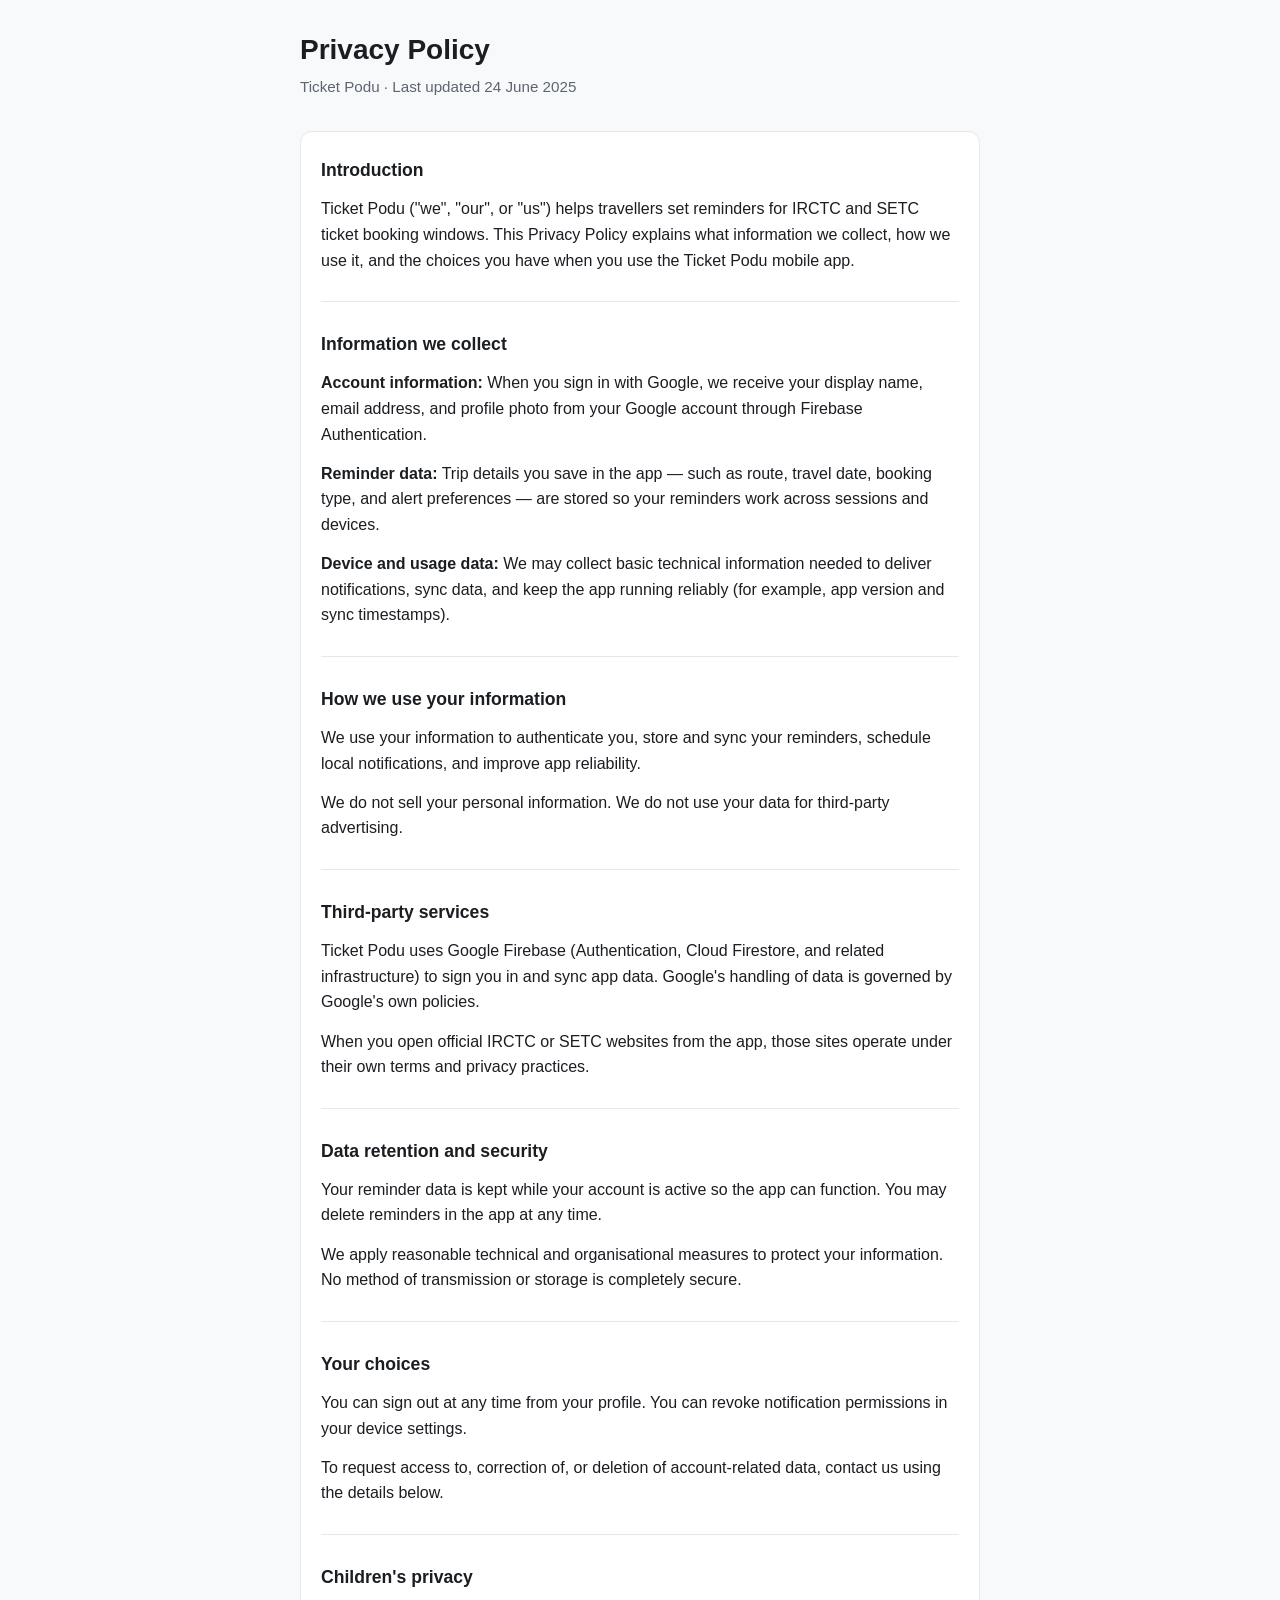
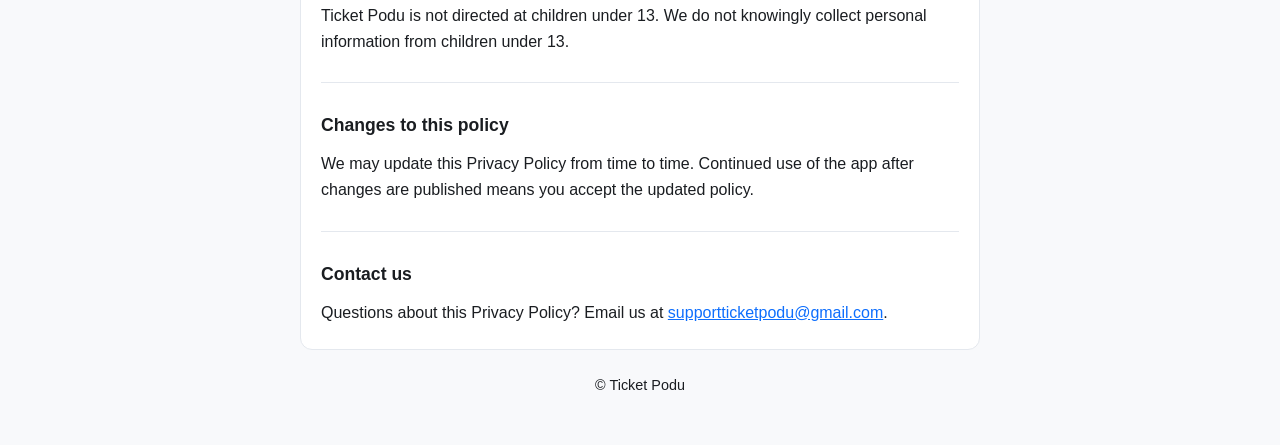
==== index.html @ 1112379b "Add files via upload" ====
<!DOCTYPE html>
<html lang="en">
<head>
  <meta charset="UTF-8">
  <meta name="viewport" content="width=device-width, initial-scale=1.0">
  <meta name="description" content="Privacy Policy for Ticket Podu — IRCTC and SETC booking reminder app.">
  <title>Privacy Policy — Ticket Podu</title>
  <style>
    :root {
      color-scheme: light dark;
      --bg: #f8f9fb;
      --card: #ffffff;
      --text: #1a1d21;
      --muted: #5c6570;
      --accent: #0d6efd;
      --border: #e4e8ee;
    }

    @media (prefers-color-scheme: dark) {
      :root {
        --bg: #121418;
        --card: #1c1f24;
        --text: #eef1f5;
        --muted: #a8b0bb;
        --accent: #6ea8fe;
        --border: #2d333b;
      }
    }

    * {
      box-sizing: border-box;
    }

    body {
      margin: 0;
      font-family: -apple-system, BlinkMacSystemFont, "Segoe UI", Roboto, Helvetica, Arial, sans-serif;
      line-height: 1.6;
      color: var(--text);
      background: var(--bg);
    }

    main {
      max-width: 720px;
      margin: 0 auto;
      padding: 2rem 1.25rem 3rem;
    }

    header {
      margin-bottom: 2rem;
    }

    h1 {
      margin: 0 0 0.5rem;
      font-size: 1.75rem;
      line-height: 1.25;
    }

    .updated {
      margin: 0;
      color: var(--muted);
      font-size: 0.95rem;
    }

    article {
      background: var(--card);
      border: 1px solid var(--border);
      border-radius: 12px;
      padding: 1.5rem 1.25rem;
    }

    section + section {
      margin-top: 1.75rem;
      padding-top: 1.75rem;
      border-top: 1px solid var(--border);
    }

    h2 {
      margin: 0 0 0.75rem;
      font-size: 1.1rem;
    }

    p {
      margin: 0 0 0.85rem;
      color: var(--text);
    }

    p:last-child {
      margin-bottom: 0;
    }

    a {
      color: var(--accent);
    }

    footer {
      margin-top: 1.5rem;
      text-align: center;
      color: var(--muted);
      font-size: 0.9rem;
    }
  </style>
</head>
<body>
  <main>
    <header>
      <h1>Privacy Policy</h1>
      <p class="updated">Ticket Podu · Last updated 24 June 2025</p>
    </header>

    <article>
      <section>
        <h2>Introduction</h2>
        <p>
          Ticket Podu ("we", "our", or "us") helps travellers set reminders for
          IRCTC and SETC ticket booking windows. This Privacy Policy explains
          what information we collect, how we use it, and the choices you have
          when you use the Ticket Podu mobile app.
        </p>
      </section>

      <section>
        <h2>Information we collect</h2>
        <p>
          <strong>Account information:</strong> When you sign in with Google, we
          receive your display name, email address, and profile photo from your
          Google account through Firebase Authentication.
        </p>
        <p>
          <strong>Reminder data:</strong> Trip details you save in the app —
          such as route, travel date, booking type, and alert preferences — are
          stored so your reminders work across sessions and devices.
        </p>
        <p>
          <strong>Device and usage data:</strong> We may collect basic technical
          information needed to deliver notifications, sync data, and keep the app
          running reliably (for example, app version and sync timestamps).
        </p>
      </section>

      <section>
        <h2>How we use your information</h2>
        <p>
          We use your information to authenticate you, store and sync your
          reminders, schedule local notifications, and improve app reliability.
        </p>
        <p>
          We do not sell your personal information. We do not use your data for
          third-party advertising.
        </p>
      </section>

      <section>
        <h2>Third-party services</h2>
        <p>
          Ticket Podu uses Google Firebase (Authentication, Cloud Firestore, and
          related infrastructure) to sign you in and sync app data. Google's
          handling of data is governed by Google's own policies.
        </p>
        <p>
          When you open official IRCTC or SETC websites from the app, those sites
          operate under their own terms and privacy practices.
        </p>
      </section>

      <section>
        <h2>Data retention and security</h2>
        <p>
          Your reminder data is kept while your account is active so the app can
          function. You may delete reminders in the app at any time.
        </p>
        <p>
          We apply reasonable technical and organisational measures to protect
          your information. No method of transmission or storage is completely
          secure.
        </p>
      </section>

      <section>
        <h2>Your choices</h2>
        <p>
          You can sign out at any time from your profile. You can revoke
          notification permissions in your device settings.
        </p>
        <p>
          To request access to, correction of, or deletion of account-related
          data, contact us using the details below.
        </p>
      </section>

      <section>
        <h2>Children's privacy</h2>
        <p>
          Ticket Podu is not directed at children under 13. We do not knowingly
          collect personal information from children under 13.
        </p>
      </section>

      <section>
        <h2>Changes to this policy</h2>
        <p>
          We may update this Privacy Policy from time to time. Continued use of
          the app after changes are published means you accept the updated
          policy.
        </p>
      </section>

      <section>
        <h2>Contact us</h2>
        <p>
          Questions about this Privacy Policy? Email us at
          <a href="mailto:supportticketpodu@gmail.com">supportticketpodu@gmail.com</a>.
        </p>
      </section>
    </article>

    <footer>
      <p>&copy; Ticket Podu</p>
    </footer>
  </main>
</body>
</html>
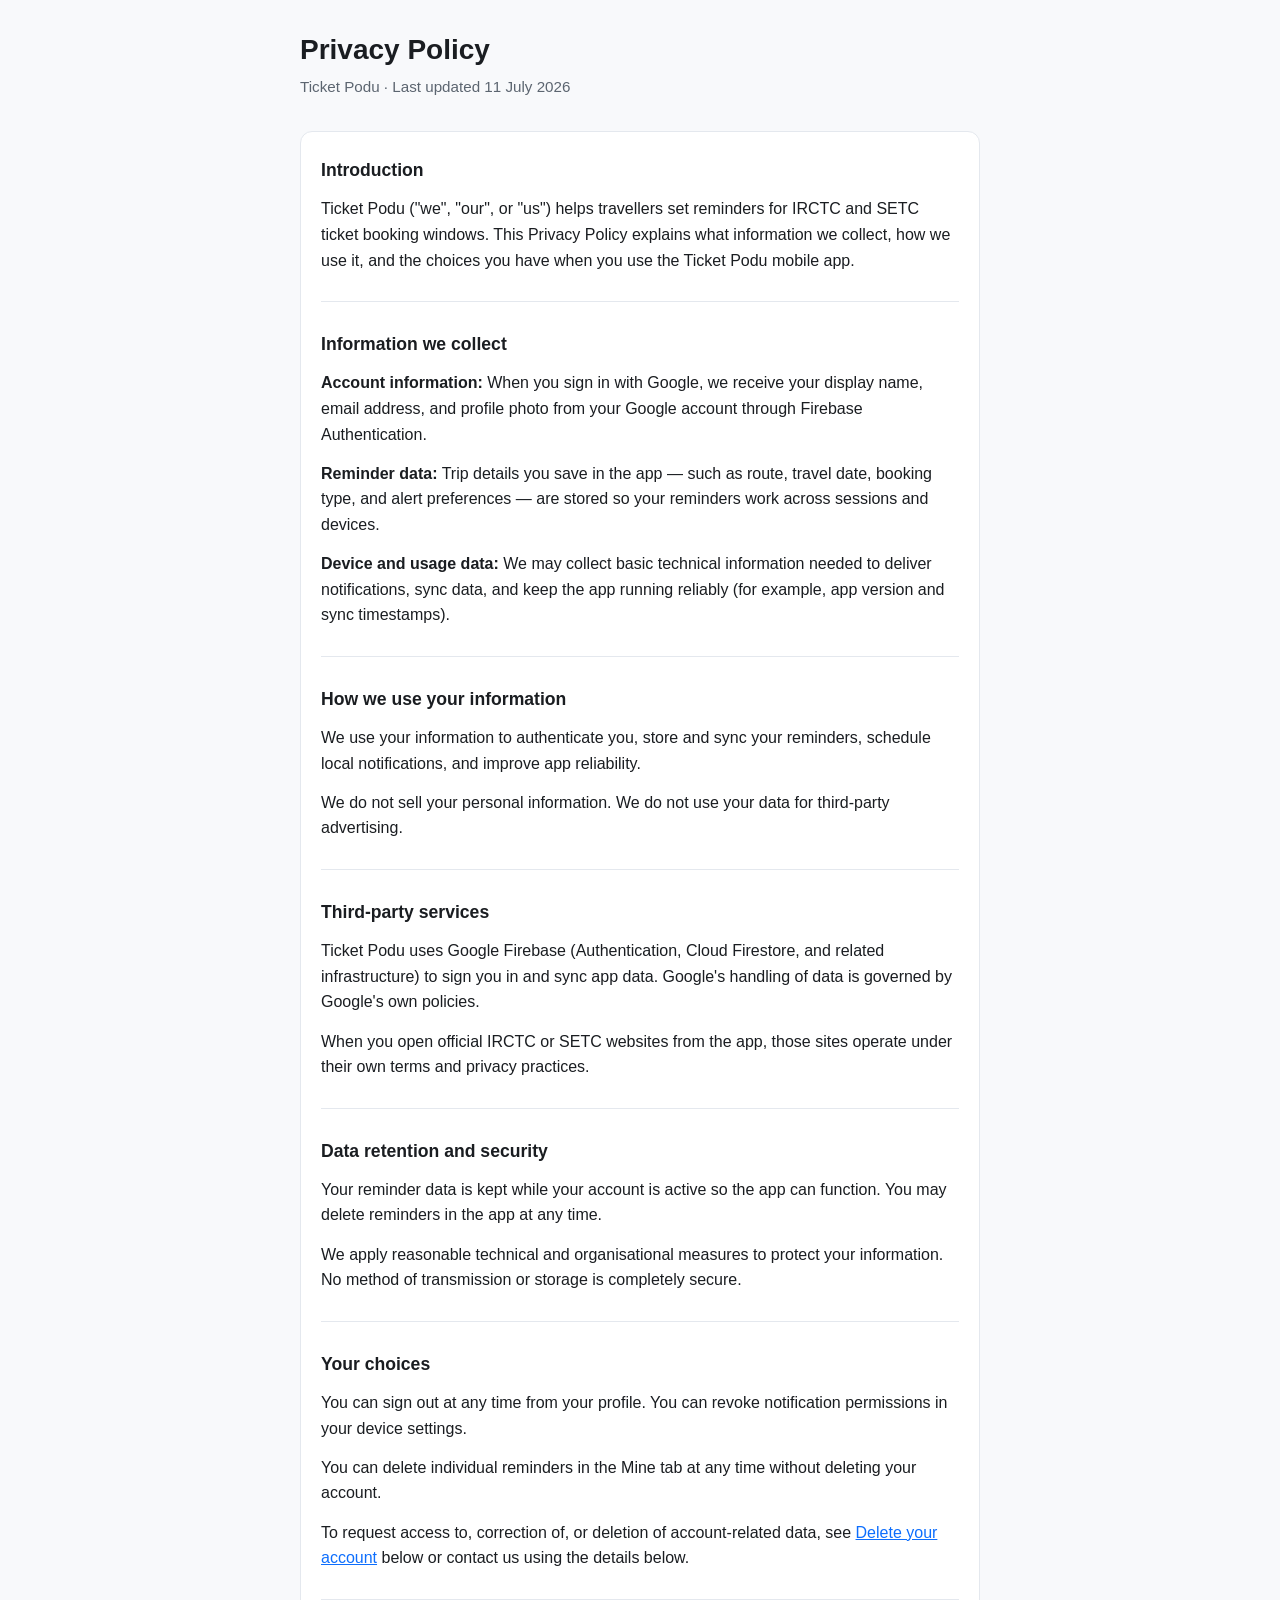
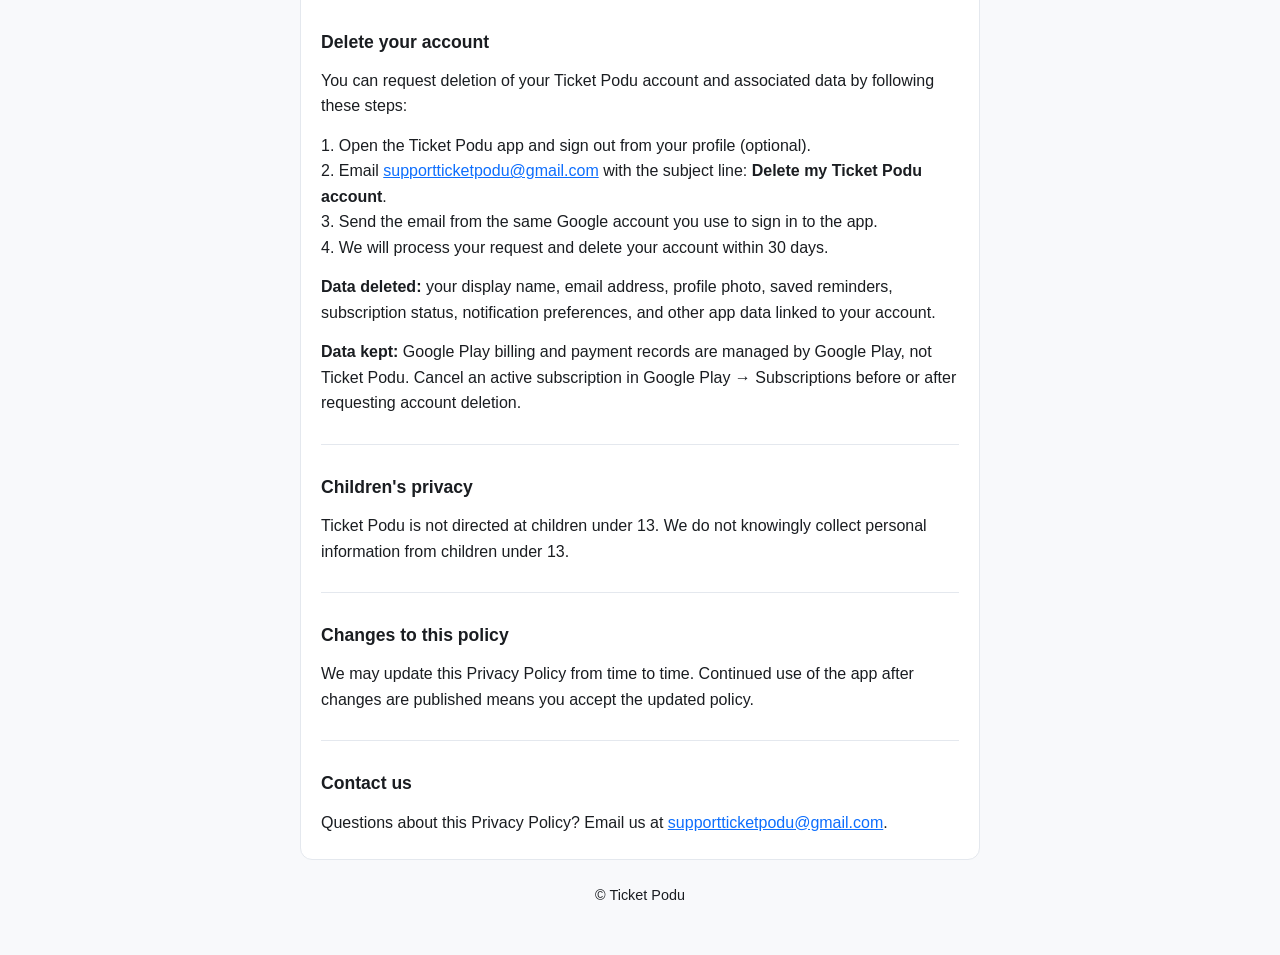
==== commit 57c210c2: "Add account deletion section and update privacy policy. Includes delete-account instructions for Goo" ====
--- a/index.html
+++ b/index.html
@@ -104,7 +104,7 @@
   <main>
     <header>
       <h1>Privacy Policy</h1>
-      <p class="updated">Ticket Podu · Last updated 24 June 2025</p>
+      <p class="updated">Ticket Podu · Last updated 11 July 2026</p>
     </header>
 
     <article>
@@ -182,8 +182,41 @@
           notification permissions in your device settings.
         </p>
         <p>
+          You can delete individual reminders in the Mine tab at any time without
+          deleting your account.
+        </p>
+        <p>
           To request access to, correction of, or deletion of account-related
-          data, contact us using the details below.
+          data, see <a href="#delete-account">Delete your account</a> below or
+          contact us using the details below.
+        </p>
+      </section>
+
+      <section id="delete-account">
+        <h2>Delete your account</h2>
+        <p>
+          You can request deletion of your Ticket Podu account and associated
+          data by following these steps:
+        </p>
+        <p>
+          1. Open the Ticket Podu app and sign out from your profile (optional).<br>
+          2. Email
+          <a href="mailto:supportticketpodu@gmail.com?subject=Delete%20my%20Ticket%20Podu%20account">supportticketpodu@gmail.com</a>
+          with the subject line: <strong>Delete my Ticket Podu account</strong>.<br>
+          3. Send the email from the same Google account you use to sign in to
+          the app.<br>
+          4. We will process your request and delete your account within 30 days.
+        </p>
+        <p>
+          <strong>Data deleted:</strong> your display name, email address,
+          profile photo, saved reminders, subscription status, notification
+          preferences, and other app data linked to your account.
+        </p>
+        <p>
+          <strong>Data kept:</strong> Google Play billing and payment records are
+          managed by Google Play, not Ticket Podu. Cancel an active subscription
+          in Google Play → Subscriptions before or after requesting account
+          deletion.
         </p>
       </section>
 
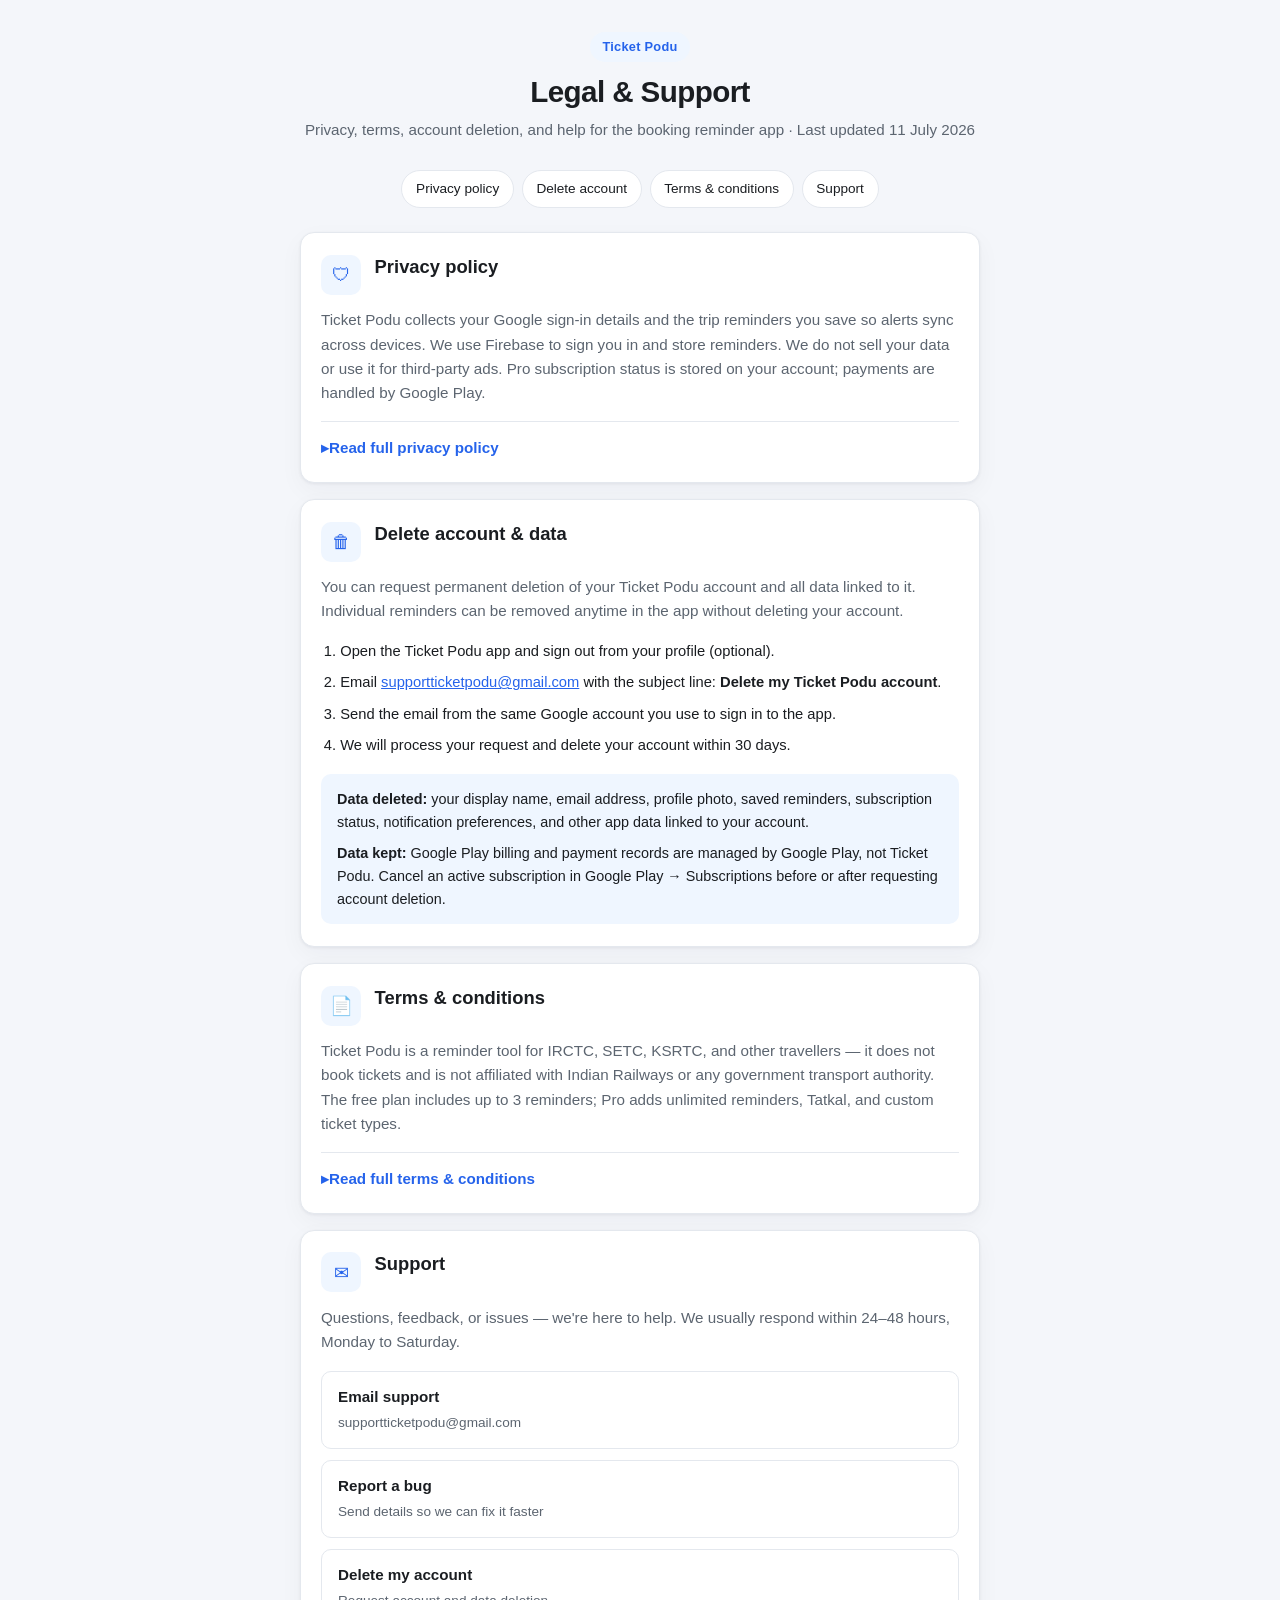
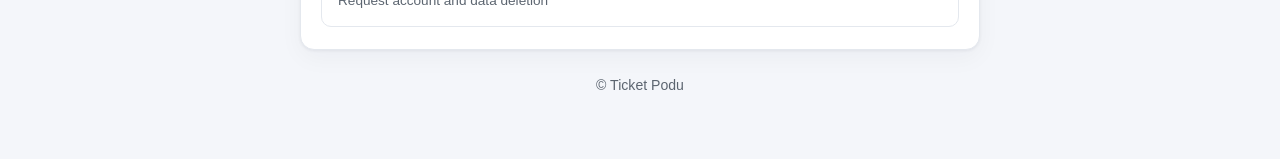
==== commit 638b1209: "Redesign as single legal and support hub page. Adds brief summaries with expandable privacy and term" ====
--- a/index.html
+++ b/index.html
@@ -3,27 +3,32 @@
 <head>
   <meta charset="UTF-8">
   <meta name="viewport" content="width=device-width, initial-scale=1.0">
-  <meta name="description" content="Privacy Policy for Ticket Podu — IRCTC and SETC booking reminder app.">
-  <title>Privacy Policy — Ticket Podu</title>
+  <meta name="description" content="Privacy Policy, Terms & Conditions, account deletion, and support for Ticket Podu — IRCTC and SETC booking reminder app.">
+  <title>Ticket Podu — Legal & Support</title>
   <style>
     :root {
       color-scheme: light dark;
-      --bg: #f8f9fb;
+      --bg: #f4f6fa;
       --card: #ffffff;
       --text: #1a1d21;
       --muted: #5c6570;
-      --accent: #0d6efd;
+      --accent: #2563eb;
+      --accent-soft: #eff6ff;
       --border: #e4e8ee;
+      --shadow: 0 1px 3px rgba(15, 23, 42, 0.06), 0 8px 24px rgba(15, 23, 42, 0.04);
+      --radius: 14px;
     }
 
     @media (prefers-color-scheme: dark) {
       :root {
-        --bg: #121418;
-        --card: #1c1f24;
+        --bg: #0f1114;
+        --card: #1a1d23;
         --text: #eef1f5;
         --muted: #a8b0bb;
         --accent: #6ea8fe;
+        --accent-soft: #1e293b;
         --border: #2d333b;
+        --shadow: 0 1px 3px rgba(0, 0, 0, 0.2), 0 8px 24px rgba(0, 0, 0, 0.15);
       }
     }
 
@@ -45,47 +50,220 @@
       padding: 2rem 1.25rem 3rem;
     }
 
-    header {
-      margin-bottom: 2rem;
+    .hero {
+      margin-bottom: 1.75rem;
+      text-align: center;
+    }
+
+    .badge {
+      display: inline-block;
+      margin-bottom: 0.75rem;
+      padding: 0.3rem 0.75rem;
+      border-radius: 999px;
+      background: var(--accent-soft);
+      color: var(--accent);
+      font-size: 0.8rem;
+      font-weight: 600;
+      letter-spacing: 0.02em;
     }
 
     h1 {
       margin: 0 0 0.5rem;
-      font-size: 1.75rem;
-      line-height: 1.25;
-    }
-
-    .updated {
+      font-size: 1.85rem;
+      line-height: 1.2;
+      letter-spacing: -0.02em;
+    }
+
+    .subtitle {
       margin: 0;
       color: var(--muted);
       font-size: 0.95rem;
     }
 
-    article {
+    .nav {
+      display: flex;
+      flex-wrap: wrap;
+      gap: 0.5rem;
+      justify-content: center;
+      margin-bottom: 1.5rem;
+    }
+
+    .nav a {
+      display: inline-block;
+      padding: 0.45rem 0.85rem;
+      border: 1px solid var(--border);
+      border-radius: 999px;
+      background: var(--card);
+      color: var(--text);
+      font-size: 0.85rem;
+      font-weight: 500;
+      text-decoration: none;
+      transition: border-color 0.15s, color 0.15s;
+    }
+
+    .nav a:hover {
+      border-color: var(--accent);
+      color: var(--accent);
+    }
+
+    .card {
       background: var(--card);
       border: 1px solid var(--border);
-      border-radius: 12px;
-      padding: 1.5rem 1.25rem;
-    }
-
-    section + section {
-      margin-top: 1.75rem;
-      padding-top: 1.75rem;
+      border-radius: var(--radius);
+      padding: 1.35rem 1.25rem;
+      margin-bottom: 1rem;
+      box-shadow: var(--shadow);
+    }
+
+    .card-header {
+      display: flex;
+      align-items: flex-start;
+      gap: 0.85rem;
+      margin-bottom: 0.85rem;
+    }
+
+    .icon {
+      flex-shrink: 0;
+      width: 2.5rem;
+      height: 2.5rem;
+      display: grid;
+      place-items: center;
+      border-radius: 10px;
+      background: var(--accent-soft);
+      color: var(--accent);
+      font-size: 1.15rem;
+    }
+
+    .card h2 {
+      margin: 0;
+      font-size: 1.15rem;
+      line-height: 1.3;
+    }
+
+    .card .brief {
+      margin: 0 0 1rem;
+      color: var(--muted);
+      font-size: 0.95rem;
+    }
+
+    .card .brief:last-child {
+      margin-bottom: 0;
+    }
+
+    details {
       border-top: 1px solid var(--border);
-    }
-
-    h2 {
+      padding-top: 0.85rem;
+    }
+
+    details summary {
+      cursor: pointer;
+      list-style: none;
+      color: var(--accent);
+      font-weight: 600;
+      font-size: 0.95rem;
+      user-select: none;
+    }
+
+    details summary::-webkit-details-marker {
+      display: none;
+    }
+
+    details summary::before {
+      content: "▸ ";
+      display: inline-block;
+      transition: transform 0.15s;
+    }
+
+    details[open] summary::before {
+      transform: rotate(90deg);
+    }
+
+    .full-content {
+      margin-top: 1rem;
+      padding-top: 0.25rem;
+    }
+
+    .full-content h3 {
+      margin: 1.25rem 0 0.5rem;
+      font-size: 0.95rem;
+    }
+
+    .full-content h3:first-child {
+      margin-top: 0;
+    }
+
+    .full-content p {
       margin: 0 0 0.75rem;
-      font-size: 1.1rem;
-    }
-
-    p {
-      margin: 0 0 0.85rem;
+      font-size: 0.92rem;
       color: var(--text);
     }
 
-    p:last-child {
+    .full-content p:last-child {
       margin-bottom: 0;
+    }
+
+    .steps {
+      margin: 0;
+      padding-left: 1.2rem;
+      font-size: 0.92rem;
+    }
+
+    .steps li {
+      margin-bottom: 0.5rem;
+    }
+
+    .steps li:last-child {
+      margin-bottom: 0;
+    }
+
+    .meta-box {
+      margin-top: 1rem;
+      padding: 0.85rem 1rem;
+      border-radius: 10px;
+      background: var(--accent-soft);
+      font-size: 0.9rem;
+    }
+
+    .meta-box p {
+      margin: 0 0 0.5rem;
+    }
+
+    .meta-box p:last-child {
+      margin-bottom: 0;
+    }
+
+    .support-actions {
+      display: grid;
+      gap: 0.65rem;
+      margin-top: 0.25rem;
+    }
+
+    .support-link {
+      display: flex;
+      align-items: center;
+      gap: 0.75rem;
+      padding: 0.85rem 1rem;
+      border: 1px solid var(--border);
+      border-radius: 10px;
+      color: var(--text);
+      text-decoration: none;
+      font-size: 0.92rem;
+      transition: border-color 0.15s;
+    }
+
+    .support-link:hover {
+      border-color: var(--accent);
+    }
+
+    .support-link strong {
+      display: block;
+      font-size: 0.95rem;
+      margin-bottom: 0.1rem;
+    }
+
+    .support-link span {
+      color: var(--muted);
+      font-size: 0.85rem;
     }
 
     a {
@@ -96,155 +274,316 @@
       margin-top: 1.5rem;
       text-align: center;
       color: var(--muted);
-      font-size: 0.9rem;
+      font-size: 0.88rem;
     }
   </style>
 </head>
 <body>
   <main>
-    <header>
-      <h1>Privacy Policy</h1>
-      <p class="updated">Ticket Podu · Last updated 11 July 2026</p>
+    <header class="hero">
+      <span class="badge">Ticket Podu</span>
+      <h1>Legal &amp; Support</h1>
+      <p class="subtitle">Privacy, terms, account deletion, and help for the booking reminder app · Last updated 11 July 2026</p>
     </header>
 
-    <article>
-      <section>
-        <h2>Introduction</h2>
-        <p>
-          Ticket Podu ("we", "our", or "us") helps travellers set reminders for
-          IRCTC and SETC ticket booking windows. This Privacy Policy explains
-          what information we collect, how we use it, and the choices you have
-          when you use the Ticket Podu mobile app.
-        </p>
-      </section>
-
-      <section>
-        <h2>Information we collect</h2>
-        <p>
-          <strong>Account information:</strong> When you sign in with Google, we
-          receive your display name, email address, and profile photo from your
-          Google account through Firebase Authentication.
-        </p>
-        <p>
-          <strong>Reminder data:</strong> Trip details you save in the app —
-          such as route, travel date, booking type, and alert preferences — are
-          stored so your reminders work across sessions and devices.
-        </p>
-        <p>
-          <strong>Device and usage data:</strong> We may collect basic technical
-          information needed to deliver notifications, sync data, and keep the app
-          running reliably (for example, app version and sync timestamps).
-        </p>
-      </section>
-
-      <section>
-        <h2>How we use your information</h2>
-        <p>
-          We use your information to authenticate you, store and sync your
-          reminders, schedule local notifications, and improve app reliability.
-        </p>
-        <p>
-          We do not sell your personal information. We do not use your data for
-          third-party advertising.
-        </p>
-      </section>
-
-      <section>
-        <h2>Third-party services</h2>
-        <p>
-          Ticket Podu uses Google Firebase (Authentication, Cloud Firestore, and
-          related infrastructure) to sign you in and sync app data. Google's
-          handling of data is governed by Google's own policies.
-        </p>
-        <p>
-          When you open official IRCTC or SETC websites from the app, those sites
-          operate under their own terms and privacy practices.
-        </p>
-      </section>
-
-      <section>
-        <h2>Data retention and security</h2>
-        <p>
-          Your reminder data is kept while your account is active so the app can
-          function. You may delete reminders in the app at any time.
-        </p>
-        <p>
-          We apply reasonable technical and organisational measures to protect
-          your information. No method of transmission or storage is completely
-          secure.
-        </p>
-      </section>
-
-      <section>
-        <h2>Your choices</h2>
-        <p>
-          You can sign out at any time from your profile. You can revoke
-          notification permissions in your device settings.
-        </p>
-        <p>
-          You can delete individual reminders in the Mine tab at any time without
-          deleting your account.
-        </p>
-        <p>
-          To request access to, correction of, or deletion of account-related
-          data, see <a href="#delete-account">Delete your account</a> below or
-          contact us using the details below.
-        </p>
-      </section>
-
-      <section id="delete-account">
-        <h2>Delete your account</h2>
-        <p>
-          You can request deletion of your Ticket Podu account and associated
-          data by following these steps:
-        </p>
-        <p>
-          1. Open the Ticket Podu app and sign out from your profile (optional).<br>
-          2. Email
+    <nav class="nav" aria-label="Page sections">
+      <a href="#privacy">Privacy policy</a>
+      <a href="#delete-account">Delete account</a>
+      <a href="#terms">Terms &amp; conditions</a>
+      <a href="#support">Support</a>
+    </nav>
+
+    <section class="card" id="privacy">
+      <div class="card-header">
+        <div class="icon" aria-hidden="true">🛡</div>
+        <h2>Privacy policy</h2>
+      </div>
+      <p class="brief">
+        Ticket Podu collects your Google sign-in details and the trip reminders you save so alerts sync across devices.
+        We use Firebase to sign you in and store reminders. We do not sell your data or use it for third-party ads.
+        Pro subscription status is stored on your account; payments are handled by Google Play.
+      </p>
+      <details>
+        <summary>Read full privacy policy</summary>
+        <div class="full-content">
+          <h3>Introduction</h3>
+          <p>
+            Ticket Podu ("we", "our", or "us") helps travellers set reminders for
+            IRCTC, SETC, and other ticket booking windows. This Privacy Policy explains
+            what information we collect, how we use it, and the choices you have
+            when you use the Ticket Podu mobile app.
+          </p>
+
+          <h3>Information we collect</h3>
+          <p>
+            <strong>Account information:</strong> When you sign in with Google, we
+            receive your display name, email address, and profile photo from your
+            Google account through Firebase Authentication.
+          </p>
+          <p>
+            <strong>Reminder data:</strong> Trip details you save in the app — such as route,
+            travel date, booking type, and alert preferences — are stored so your reminders
+            work across sessions and devices.
+          </p>
+          <p>
+            <strong>Subscription data:</strong> If you purchase Ticket Podu Pro, we store your
+            subscription status, plan type, and expiry information linked to your account so
+            the app can enable or disable Pro features. Payment card and billing details are
+            handled by Google Play, not by Ticket Podu.
+          </p>
+          <p>
+            <strong>Device and usage data:</strong> We may collect basic technical information
+            needed to deliver notifications, sync data, and keep the app running reliably
+            (for example, app version and sync timestamps).
+          </p>
+
+          <h3>How we use your information</h3>
+          <p>
+            We use your information to authenticate you, store and sync your reminders,
+            verify Pro subscriptions, schedule local notifications and alarms, and improve app
+            reliability. We do not sell your personal information.
+          </p>
+
+          <h3>Third-party services</h3>
+          <p>
+            Ticket Podu uses Google Firebase (Authentication, Cloud Firestore, and related
+            infrastructure) to sign you in and sync app data. Google's handling of data is
+            governed by Google's own policies.
+          </p>
+          <p>
+            Ticket Podu Pro purchases are processed through Google Play Billing. Google
+            collects and processes payment information according to Google Play's privacy
+            policy and terms.
+          </p>
+          <p>
+            When you open official IRCTC, SETC, or other booking websites from the app, those
+            sites operate under their own terms and privacy practices.
+          </p>
+
+          <h3>Data retention and security</h3>
+          <p>
+            Your reminder data is kept while your account is active so the app can function.
+            You may delete reminders in the app at any time.
+          </p>
+          <p>
+            If your Ticket Podu Pro subscription ends and you have more than 3 reminders saved,
+            reminders beyond your 3 earliest entries (by the time each was added) are deleted
+            automatically from our systems, along with their scheduled alerts.
+          </p>
+          <p>
+            We apply reasonable technical and organisational measures to protect your information.
+            No method of transmission or storage is completely secure.
+          </p>
+
+          <h3>Your choices</h3>
+          <p>
+            You can sign out at any time from your profile. You can revoke notification
+            permissions in your device settings. You can manage or cancel a Pro subscription
+            through Google Play → Subscriptions.
+          </p>
+          <p>
+            You can delete individual reminders in the Mine tab at any time without deleting
+            your account. To request access to, correction of, or deletion of account-related
+            data, see <a href="#delete-account">Delete account &amp; data</a> below.
+          </p>
+
+          <h3>Children's privacy</h3>
+          <p>
+            Ticket Podu is not directed at children under 13. We do not knowingly collect
+            personal information from children under 13.
+          </p>
+
+          <h3>Changes to this policy</h3>
+          <p>
+            We may update this Privacy Policy from time to time. Continued use of the app
+            after changes are published means you accept the updated policy.
+          </p>
+
+          <h3>Contact us</h3>
+          <p>
+            Questions about this Privacy Policy? Email us at
+            <a href="mailto:supportticketpodu@gmail.com">supportticketpodu@gmail.com</a>.
+          </p>
+        </div>
+      </details>
+    </section>
+
+    <section class="card" id="delete-account">
+      <div class="card-header">
+        <div class="icon" aria-hidden="true">🗑</div>
+        <h2>Delete account &amp; data</h2>
+      </div>
+      <p class="brief">
+        You can request permanent deletion of your Ticket Podu account and all data linked to it.
+        Individual reminders can be removed anytime in the app without deleting your account.
+      </p>
+      <ol class="steps">
+        <li>Open the Ticket Podu app and sign out from your profile (optional).</li>
+        <li>
+          Email
           <a href="mailto:supportticketpodu@gmail.com?subject=Delete%20my%20Ticket%20Podu%20account">supportticketpodu@gmail.com</a>
-          with the subject line: <strong>Delete my Ticket Podu account</strong>.<br>
-          3. Send the email from the same Google account you use to sign in to
-          the app.<br>
-          4. We will process your request and delete your account within 30 days.
-        </p>
-        <p>
-          <strong>Data deleted:</strong> your display name, email address,
-          profile photo, saved reminders, subscription status, notification
-          preferences, and other app data linked to your account.
-        </p>
-        <p>
-          <strong>Data kept:</strong> Google Play billing and payment records are
-          managed by Google Play, not Ticket Podu. Cancel an active subscription
-          in Google Play → Subscriptions before or after requesting account
-          deletion.
-        </p>
-      </section>
-
-      <section>
-        <h2>Children's privacy</h2>
-        <p>
-          Ticket Podu is not directed at children under 13. We do not knowingly
-          collect personal information from children under 13.
-        </p>
-      </section>
-
-      <section>
-        <h2>Changes to this policy</h2>
-        <p>
-          We may update this Privacy Policy from time to time. Continued use of
-          the app after changes are published means you accept the updated
-          policy.
-        </p>
-      </section>
-
-      <section>
-        <h2>Contact us</h2>
-        <p>
-          Questions about this Privacy Policy? Email us at
-          <a href="mailto:supportticketpodu@gmail.com">supportticketpodu@gmail.com</a>.
-        </p>
-      </section>
-    </article>
+          with the subject line: <strong>Delete my Ticket Podu account</strong>.
+        </li>
+        <li>Send the email from the same Google account you use to sign in to the app.</li>
+        <li>We will process your request and delete your account within 30 days.</li>
+      </ol>
+      <div class="meta-box">
+        <p><strong>Data deleted:</strong> your display name, email address, profile photo, saved reminders, subscription status, notification preferences, and other app data linked to your account.</p>
+        <p><strong>Data kept:</strong> Google Play billing and payment records are managed by Google Play, not Ticket Podu. Cancel an active subscription in Google Play → Subscriptions before or after requesting account deletion.</p>
+      </div>
+    </section>
+
+    <section class="card" id="terms">
+      <div class="card-header">
+        <div class="icon" aria-hidden="true">📄</div>
+        <h2>Terms &amp; conditions</h2>
+      </div>
+      <p class="brief">
+        Ticket Podu is a reminder tool for IRCTC, SETC, KSRTC, and other travellers — it does not
+        book tickets and is not affiliated with Indian Railways or any government transport authority.
+        The free plan includes up to 3 reminders; Pro adds unlimited reminders, Tatkal, and custom ticket types.
+      </p>
+      <details>
+        <summary>Read full terms &amp; conditions</summary>
+        <div class="full-content">
+          <h3>Agreement</h3>
+          <p>
+            By creating an account, subscribing to Ticket Podu Pro, or using Ticket Podu, you agree
+            to these Terms &amp; Conditions. If you do not agree, please do not use the app.
+          </p>
+
+          <h3>What Ticket Podu does</h3>
+          <p>
+            Ticket Podu is a reminder and planning tool for IRCTC, SETC, KSRTC, and other travellers.
+            It helps you track booking windows and receive alerts before tickets open.
+          </p>
+          <p>
+            The free plan includes up to 3 booking reminders in the Mine tab. Ticket Podu Pro is an
+            optional paid subscription that adds unlimited Mine reminders, IRCTC Tatkal reminders,
+            and custom ticket types.
+          </p>
+          <p>
+            Ticket Podu does not book tickets on your behalf and is not affiliated with, endorsed by,
+            or operated by Indian Railways, IRCTC, SETC, KSRTC, or any government transport authority.
+          </p>
+
+          <h3>Your responsibilities</h3>
+          <p>
+            You are responsible for the accuracy of trip details you enter and for completing bookings
+            on official transport websites. You must keep your Google account secure and use the app
+            only for lawful purposes. Do not attempt to interfere with the app, its infrastructure,
+            or other users' data.
+          </p>
+
+          <h3>No guarantee of availability</h3>
+          <p>
+            Reminders and booking-window information are provided for convenience only. Train schedules,
+            booking rules, and ticket availability may change without notice. We do not guarantee that
+            alerts will arrive at a specific time, that tickets will be available when booking opens,
+            or that information in the app is always complete or error-free.
+          </p>
+
+          <h3>Ticket Podu Pro subscription</h3>
+          <p>
+            Ticket Podu Pro is offered as an auto-renewing subscription through Google Play. Available
+            plans may include 1-month, 3-month, and 12-month options. Prices are shown in the app and
+            on Google Play before you confirm payment.
+          </p>
+          <p>
+            Payment, billing, renewals, cancellations, and refunds are handled by Google Play under
+            Google's terms. You can cancel anytime in Google Play → Subscriptions. Cancellation stops
+            future charges; access to Pro features generally continues until the end of the current paid
+            period unless otherwise stated at purchase.
+          </p>
+          <p>
+            Pro features while your subscription is active include: unlimited Mine reminders, IRCTC
+            Tatkal reminders, custom ticket types, and related notifications and phone alarms for
+            those reminder types.
+          </p>
+
+          <h3>Mine reminders when Pro ends</h3>
+          <p>
+            When your Pro subscription ends or is not active, Pro-only features stop immediately.
+            Tatkal and Custom ticket reminders no longer send notifications or phone alarms until you
+            resubscribe.
+          </p>
+          <p>
+            If you have more than 3 reminders saved when Pro ends, only your 3 earliest reminders
+            (by the time each was added to Mine) are kept. Any additional reminders are removed
+            automatically from your account, along with their scheduled notifications and alarms.
+          </p>
+
+          <h3>Accounts and termination</h3>
+          <p>
+            You may stop using the app and sign out at any time. We may suspend or restrict access if
+            we reasonably believe you have violated these terms or misused the service.
+          </p>
+
+          <h3>Intellectual property</h3>
+          <p>
+            The Ticket Podu name, branding, and app content are owned by us or our licensors. You may
+            not copy, modify, or redistribute the app except as permitted by applicable law.
+          </p>
+
+          <h3>Limitation of liability</h3>
+          <p>
+            To the fullest extent permitted by law, Ticket Podu and its operators are not liable for
+            missed bookings, travel losses, notification delays, data loss, subscription billing disputes
+            handled by Google Play, or any indirect or consequential damages arising from your use of
+            the app.
+          </p>
+
+          <h3>Changes to these terms</h3>
+          <p>
+            We may update these Terms &amp; Conditions from time to time. Continued use of the app
+            after updates are published constitutes acceptance of the revised terms.
+          </p>
+
+          <h3>Governing law</h3>
+          <p>
+            These terms are governed by the laws of India. Disputes shall be subject to the courts of
+            competent jurisdiction in India, unless otherwise required by applicable law.
+          </p>
+
+          <h3>Contact us</h3>
+          <p>
+            Questions about these Terms &amp; Conditions? Email us at
+            <a href="mailto:supportticketpodu@gmail.com">supportticketpodu@gmail.com</a>.
+          </p>
+        </div>
+      </details>
+    </section>
+
+    <section class="card" id="support">
+      <div class="card-header">
+        <div class="icon" aria-hidden="true">✉</div>
+        <h2>Support</h2>
+      </div>
+      <p class="brief">
+        Questions, feedback, or issues — we're here to help. We usually respond within 24–48 hours,
+        Monday to Saturday.
+      </p>
+      <div class="support-actions">
+        <a class="support-link" href="mailto:supportticketpodu@gmail.com?subject=Ticket%20Podu%20support">
+          <div>
+            <strong>Email support</strong>
+            <span>supportticketpodu@gmail.com</span>
+          </div>
+        </a>
+        <a class="support-link" href="mailto:supportticketpodu@gmail.com?subject=Ticket%20Podu%20bug%20report">
+          <div>
+            <strong>Report a bug</strong>
+            <span>Send details so we can fix it faster</span>
+          </div>
+        </a>
+        <a class="support-link" href="mailto:supportticketpodu@gmail.com?subject=Delete%20my%20Ticket%20Podu%20account">
+          <div>
+            <strong>Delete my account</strong>
+            <span>Request account and data deletion</span>
+          </div>
+        </a>
+      </div>
+    </section>
 
     <footer>
       <p>&copy; Ticket Podu</p>
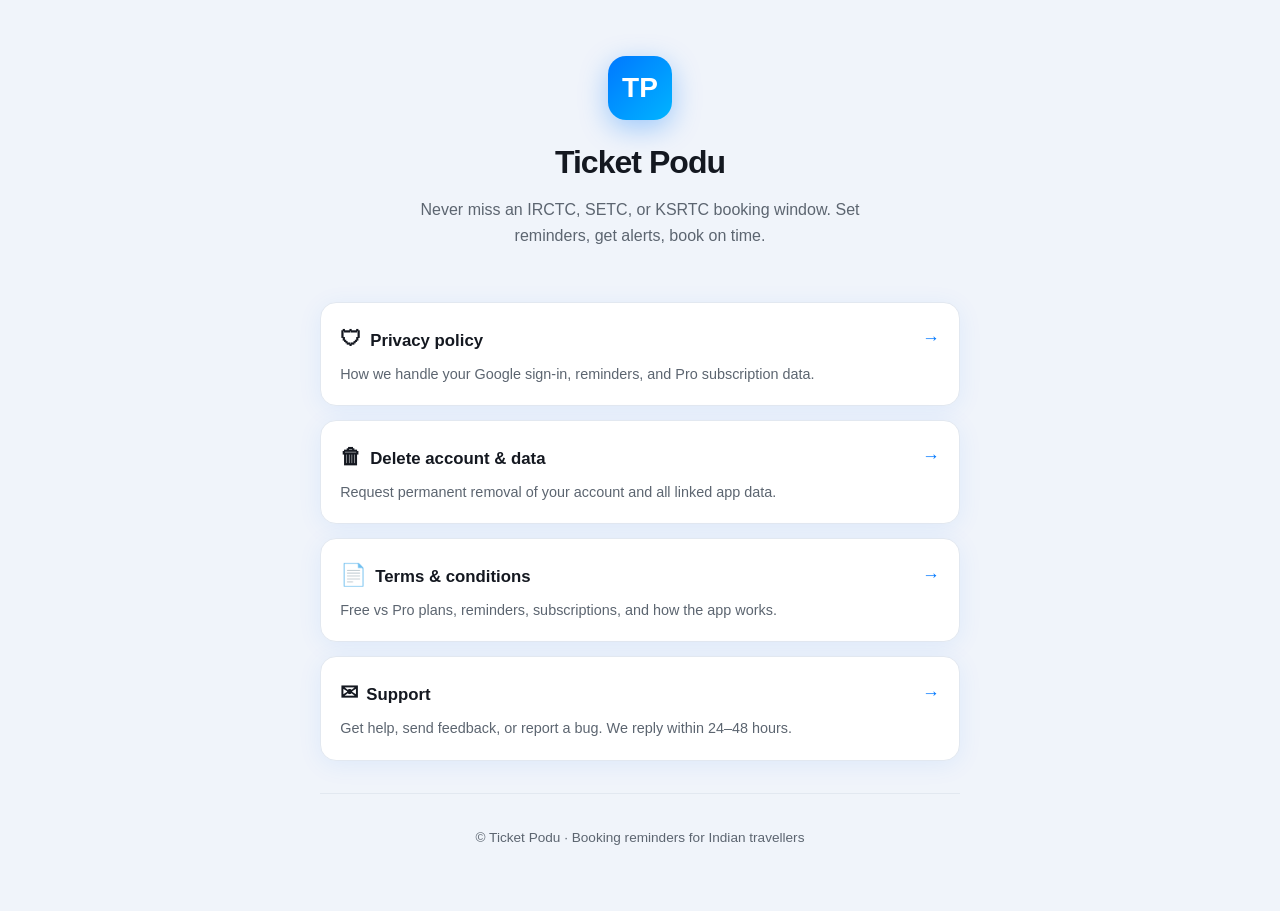
==== commit 162ccf52: "Split into separate pages for privacy, terms, delete account, and support. Home hub links to dedicat" ====
--- a/index.html
+++ b/index.html
@@ -3,590 +3,56 @@
 <head>
   <meta charset="UTF-8">
   <meta name="viewport" content="width=device-width, initial-scale=1.0">
-  <meta name="description" content="Privacy Policy, Terms & Conditions, account deletion, and support for Ticket Podu — IRCTC and SETC booking reminder app.">
-  <title>Ticket Podu — Legal & Support</title>
-  <style>
-    :root {
-      color-scheme: light dark;
-      --bg: #f4f6fa;
-      --card: #ffffff;
-      --text: #1a1d21;
-      --muted: #5c6570;
-      --accent: #2563eb;
-      --accent-soft: #eff6ff;
-      --border: #e4e8ee;
-      --shadow: 0 1px 3px rgba(15, 23, 42, 0.06), 0 8px 24px rgba(15, 23, 42, 0.04);
-      --radius: 14px;
-    }
-
-    @media (prefers-color-scheme: dark) {
-      :root {
-        --bg: #0f1114;
-        --card: #1a1d23;
-        --text: #eef1f5;
-        --muted: #a8b0bb;
-        --accent: #6ea8fe;
-        --accent-soft: #1e293b;
-        --border: #2d333b;
-        --shadow: 0 1px 3px rgba(0, 0, 0, 0.2), 0 8px 24px rgba(0, 0, 0, 0.15);
-      }
-    }
-
-    * {
-      box-sizing: border-box;
-    }
-
-    body {
-      margin: 0;
-      font-family: -apple-system, BlinkMacSystemFont, "Segoe UI", Roboto, Helvetica, Arial, sans-serif;
-      line-height: 1.6;
-      color: var(--text);
-      background: var(--bg);
-    }
-
-    main {
-      max-width: 720px;
-      margin: 0 auto;
-      padding: 2rem 1.25rem 3rem;
-    }
-
-    .hero {
-      margin-bottom: 1.75rem;
-      text-align: center;
-    }
-
-    .badge {
-      display: inline-block;
-      margin-bottom: 0.75rem;
-      padding: 0.3rem 0.75rem;
-      border-radius: 999px;
-      background: var(--accent-soft);
-      color: var(--accent);
-      font-size: 0.8rem;
-      font-weight: 600;
-      letter-spacing: 0.02em;
-    }
-
-    h1 {
-      margin: 0 0 0.5rem;
-      font-size: 1.85rem;
-      line-height: 1.2;
-      letter-spacing: -0.02em;
-    }
-
-    .subtitle {
-      margin: 0;
-      color: var(--muted);
-      font-size: 0.95rem;
-    }
-
-    .nav {
-      display: flex;
-      flex-wrap: wrap;
-      gap: 0.5rem;
-      justify-content: center;
-      margin-bottom: 1.5rem;
-    }
-
-    .nav a {
-      display: inline-block;
-      padding: 0.45rem 0.85rem;
-      border: 1px solid var(--border);
-      border-radius: 999px;
-      background: var(--card);
-      color: var(--text);
-      font-size: 0.85rem;
-      font-weight: 500;
-      text-decoration: none;
-      transition: border-color 0.15s, color 0.15s;
-    }
-
-    .nav a:hover {
-      border-color: var(--accent);
-      color: var(--accent);
-    }
-
-    .card {
-      background: var(--card);
-      border: 1px solid var(--border);
-      border-radius: var(--radius);
-      padding: 1.35rem 1.25rem;
-      margin-bottom: 1rem;
-      box-shadow: var(--shadow);
-    }
-
-    .card-header {
-      display: flex;
-      align-items: flex-start;
-      gap: 0.85rem;
-      margin-bottom: 0.85rem;
-    }
-
-    .icon {
-      flex-shrink: 0;
-      width: 2.5rem;
-      height: 2.5rem;
-      display: grid;
-      place-items: center;
-      border-radius: 10px;
-      background: var(--accent-soft);
-      color: var(--accent);
-      font-size: 1.15rem;
-    }
-
-    .card h2 {
-      margin: 0;
-      font-size: 1.15rem;
-      line-height: 1.3;
-    }
-
-    .card .brief {
-      margin: 0 0 1rem;
-      color: var(--muted);
-      font-size: 0.95rem;
-    }
-
-    .card .brief:last-child {
-      margin-bottom: 0;
-    }
-
-    details {
-      border-top: 1px solid var(--border);
-      padding-top: 0.85rem;
-    }
-
-    details summary {
-      cursor: pointer;
-      list-style: none;
-      color: var(--accent);
-      font-weight: 600;
-      font-size: 0.95rem;
-      user-select: none;
-    }
-
-    details summary::-webkit-details-marker {
-      display: none;
-    }
-
-    details summary::before {
-      content: "▸ ";
-      display: inline-block;
-      transition: transform 0.15s;
-    }
-
-    details[open] summary::before {
-      transform: rotate(90deg);
-    }
-
-    .full-content {
-      margin-top: 1rem;
-      padding-top: 0.25rem;
-    }
-
-    .full-content h3 {
-      margin: 1.25rem 0 0.5rem;
-      font-size: 0.95rem;
-    }
-
-    .full-content h3:first-child {
-      margin-top: 0;
-    }
-
-    .full-content p {
-      margin: 0 0 0.75rem;
-      font-size: 0.92rem;
-      color: var(--text);
-    }
-
-    .full-content p:last-child {
-      margin-bottom: 0;
-    }
-
-    .steps {
-      margin: 0;
-      padding-left: 1.2rem;
-      font-size: 0.92rem;
-    }
-
-    .steps li {
-      margin-bottom: 0.5rem;
-    }
-
-    .steps li:last-child {
-      margin-bottom: 0;
-    }
-
-    .meta-box {
-      margin-top: 1rem;
-      padding: 0.85rem 1rem;
-      border-radius: 10px;
-      background: var(--accent-soft);
-      font-size: 0.9rem;
-    }
-
-    .meta-box p {
-      margin: 0 0 0.5rem;
-    }
-
-    .meta-box p:last-child {
-      margin-bottom: 0;
-    }
-
-    .support-actions {
-      display: grid;
-      gap: 0.65rem;
-      margin-top: 0.25rem;
-    }
-
-    .support-link {
-      display: flex;
-      align-items: center;
-      gap: 0.75rem;
-      padding: 0.85rem 1rem;
-      border: 1px solid var(--border);
-      border-radius: 10px;
-      color: var(--text);
-      text-decoration: none;
-      font-size: 0.92rem;
-      transition: border-color 0.15s;
-    }
-
-    .support-link:hover {
-      border-color: var(--accent);
-    }
-
-    .support-link strong {
-      display: block;
-      font-size: 0.95rem;
-      margin-bottom: 0.1rem;
-    }
-
-    .support-link span {
-      color: var(--muted);
-      font-size: 0.85rem;
-    }
-
-    a {
-      color: var(--accent);
-    }
-
-    footer {
-      margin-top: 1.5rem;
-      text-align: center;
-      color: var(--muted);
-      font-size: 0.88rem;
-    }
-  </style>
+  <meta name="description" content="Ticket Podu — IRCTC & SETC booking reminder app. Privacy, terms, support, and account deletion.">
+  <title>Ticket Podu</title>
+  <link rel="stylesheet" href="styles.css">
 </head>
 <body>
-  <main>
-    <header class="hero">
-      <span class="badge">Ticket Podu</span>
-      <h1>Legal &amp; Support</h1>
-      <p class="subtitle">Privacy, terms, account deletion, and help for the booking reminder app · Last updated 11 July 2026</p>
+  <main class="wrap">
+    <header class="home-hero">
+      <div class="logo-mark" aria-hidden="true">TP</div>
+      <h1>Ticket Podu</h1>
+      <p class="tagline">
+        Never miss an IRCTC, SETC, or KSRTC booking window. Set reminders, get alerts, book on time.
+      </p>
     </header>
 
-    <nav class="nav" aria-label="Page sections">
-      <a href="#privacy">Privacy policy</a>
-      <a href="#delete-account">Delete account</a>
-      <a href="#terms">Terms &amp; conditions</a>
-      <a href="#support">Support</a>
+    <nav class="hub-grid" aria-label="Legal and support pages">
+      <a class="hub-card" href="privacy-policy.html">
+        <div class="hub-card-top">
+          <h2><span class="hub-icon" aria-hidden="true">🛡</span>Privacy policy</h2>
+          <span class="arrow" aria-hidden="true">→</span>
+        </div>
+        <p>How we handle your Google sign-in, reminders, and Pro subscription data.</p>
+      </a>
+
+      <a class="hub-card" href="delete-account.html">
+        <div class="hub-card-top">
+          <h2><span class="hub-icon" aria-hidden="true">🗑</span>Delete account &amp; data</h2>
+          <span class="arrow" aria-hidden="true">→</span>
+        </div>
+        <p>Request permanent removal of your account and all linked app data.</p>
+      </a>
+
+      <a class="hub-card" href="terms-and-conditions.html">
+        <div class="hub-card-top">
+          <h2><span class="hub-icon" aria-hidden="true">📄</span>Terms &amp; conditions</h2>
+          <span class="arrow" aria-hidden="true">→</span>
+        </div>
+        <p>Free vs Pro plans, reminders, subscriptions, and how the app works.</p>
+      </a>
+
+      <a class="hub-card" href="support.html">
+        <div class="hub-card-top">
+          <h2><span class="hub-icon" aria-hidden="true">✉</span>Support</h2>
+          <span class="arrow" aria-hidden="true">→</span>
+        </div>
+        <p>Get help, send feedback, or report a bug. We reply within 24–48 hours.</p>
+      </a>
     </nav>
 
-    <section class="card" id="privacy">
-      <div class="card-header">
-        <div class="icon" aria-hidden="true">🛡</div>
-        <h2>Privacy policy</h2>
-      </div>
-      <p class="brief">
-        Ticket Podu collects your Google sign-in details and the trip reminders you save so alerts sync across devices.
-        We use Firebase to sign you in and store reminders. We do not sell your data or use it for third-party ads.
-        Pro subscription status is stored on your account; payments are handled by Google Play.
-      </p>
-      <details>
-        <summary>Read full privacy policy</summary>
-        <div class="full-content">
-          <h3>Introduction</h3>
-          <p>
-            Ticket Podu ("we", "our", or "us") helps travellers set reminders for
-            IRCTC, SETC, and other ticket booking windows. This Privacy Policy explains
-            what information we collect, how we use it, and the choices you have
-            when you use the Ticket Podu mobile app.
-          </p>
-
-          <h3>Information we collect</h3>
-          <p>
-            <strong>Account information:</strong> When you sign in with Google, we
-            receive your display name, email address, and profile photo from your
-            Google account through Firebase Authentication.
-          </p>
-          <p>
-            <strong>Reminder data:</strong> Trip details you save in the app — such as route,
-            travel date, booking type, and alert preferences — are stored so your reminders
-            work across sessions and devices.
-          </p>
-          <p>
-            <strong>Subscription data:</strong> If you purchase Ticket Podu Pro, we store your
-            subscription status, plan type, and expiry information linked to your account so
-            the app can enable or disable Pro features. Payment card and billing details are
-            handled by Google Play, not by Ticket Podu.
-          </p>
-          <p>
-            <strong>Device and usage data:</strong> We may collect basic technical information
-            needed to deliver notifications, sync data, and keep the app running reliably
-            (for example, app version and sync timestamps).
-          </p>
-
-          <h3>How we use your information</h3>
-          <p>
-            We use your information to authenticate you, store and sync your reminders,
-            verify Pro subscriptions, schedule local notifications and alarms, and improve app
-            reliability. We do not sell your personal information.
-          </p>
-
-          <h3>Third-party services</h3>
-          <p>
-            Ticket Podu uses Google Firebase (Authentication, Cloud Firestore, and related
-            infrastructure) to sign you in and sync app data. Google's handling of data is
-            governed by Google's own policies.
-          </p>
-          <p>
-            Ticket Podu Pro purchases are processed through Google Play Billing. Google
-            collects and processes payment information according to Google Play's privacy
-            policy and terms.
-          </p>
-          <p>
-            When you open official IRCTC, SETC, or other booking websites from the app, those
-            sites operate under their own terms and privacy practices.
-          </p>
-
-          <h3>Data retention and security</h3>
-          <p>
-            Your reminder data is kept while your account is active so the app can function.
-            You may delete reminders in the app at any time.
-          </p>
-          <p>
-            If your Ticket Podu Pro subscription ends and you have more than 3 reminders saved,
-            reminders beyond your 3 earliest entries (by the time each was added) are deleted
-            automatically from our systems, along with their scheduled alerts.
-          </p>
-          <p>
-            We apply reasonable technical and organisational measures to protect your information.
-            No method of transmission or storage is completely secure.
-          </p>
-
-          <h3>Your choices</h3>
-          <p>
-            You can sign out at any time from your profile. You can revoke notification
-            permissions in your device settings. You can manage or cancel a Pro subscription
-            through Google Play → Subscriptions.
-          </p>
-          <p>
-            You can delete individual reminders in the Mine tab at any time without deleting
-            your account. To request access to, correction of, or deletion of account-related
-            data, see <a href="#delete-account">Delete account &amp; data</a> below.
-          </p>
-
-          <h3>Children's privacy</h3>
-          <p>
-            Ticket Podu is not directed at children under 13. We do not knowingly collect
-            personal information from children under 13.
-          </p>
-
-          <h3>Changes to this policy</h3>
-          <p>
-            We may update this Privacy Policy from time to time. Continued use of the app
-            after changes are published means you accept the updated policy.
-          </p>
-
-          <h3>Contact us</h3>
-          <p>
-            Questions about this Privacy Policy? Email us at
-            <a href="mailto:supportticketpodu@gmail.com">supportticketpodu@gmail.com</a>.
-          </p>
-        </div>
-      </details>
-    </section>
-
-    <section class="card" id="delete-account">
-      <div class="card-header">
-        <div class="icon" aria-hidden="true">🗑</div>
-        <h2>Delete account &amp; data</h2>
-      </div>
-      <p class="brief">
-        You can request permanent deletion of your Ticket Podu account and all data linked to it.
-        Individual reminders can be removed anytime in the app without deleting your account.
-      </p>
-      <ol class="steps">
-        <li>Open the Ticket Podu app and sign out from your profile (optional).</li>
-        <li>
-          Email
-          <a href="mailto:supportticketpodu@gmail.com?subject=Delete%20my%20Ticket%20Podu%20account">supportticketpodu@gmail.com</a>
-          with the subject line: <strong>Delete my Ticket Podu account</strong>.
-        </li>
-        <li>Send the email from the same Google account you use to sign in to the app.</li>
-        <li>We will process your request and delete your account within 30 days.</li>
-      </ol>
-      <div class="meta-box">
-        <p><strong>Data deleted:</strong> your display name, email address, profile photo, saved reminders, subscription status, notification preferences, and other app data linked to your account.</p>
-        <p><strong>Data kept:</strong> Google Play billing and payment records are managed by Google Play, not Ticket Podu. Cancel an active subscription in Google Play → Subscriptions before or after requesting account deletion.</p>
-      </div>
-    </section>
-
-    <section class="card" id="terms">
-      <div class="card-header">
-        <div class="icon" aria-hidden="true">📄</div>
-        <h2>Terms &amp; conditions</h2>
-      </div>
-      <p class="brief">
-        Ticket Podu is a reminder tool for IRCTC, SETC, KSRTC, and other travellers — it does not
-        book tickets and is not affiliated with Indian Railways or any government transport authority.
-        The free plan includes up to 3 reminders; Pro adds unlimited reminders, Tatkal, and custom ticket types.
-      </p>
-      <details>
-        <summary>Read full terms &amp; conditions</summary>
-        <div class="full-content">
-          <h3>Agreement</h3>
-          <p>
-            By creating an account, subscribing to Ticket Podu Pro, or using Ticket Podu, you agree
-            to these Terms &amp; Conditions. If you do not agree, please do not use the app.
-          </p>
-
-          <h3>What Ticket Podu does</h3>
-          <p>
-            Ticket Podu is a reminder and planning tool for IRCTC, SETC, KSRTC, and other travellers.
-            It helps you track booking windows and receive alerts before tickets open.
-          </p>
-          <p>
-            The free plan includes up to 3 booking reminders in the Mine tab. Ticket Podu Pro is an
-            optional paid subscription that adds unlimited Mine reminders, IRCTC Tatkal reminders,
-            and custom ticket types.
-          </p>
-          <p>
-            Ticket Podu does not book tickets on your behalf and is not affiliated with, endorsed by,
-            or operated by Indian Railways, IRCTC, SETC, KSRTC, or any government transport authority.
-          </p>
-
-          <h3>Your responsibilities</h3>
-          <p>
-            You are responsible for the accuracy of trip details you enter and for completing bookings
-            on official transport websites. You must keep your Google account secure and use the app
-            only for lawful purposes. Do not attempt to interfere with the app, its infrastructure,
-            or other users' data.
-          </p>
-
-          <h3>No guarantee of availability</h3>
-          <p>
-            Reminders and booking-window information are provided for convenience only. Train schedules,
-            booking rules, and ticket availability may change without notice. We do not guarantee that
-            alerts will arrive at a specific time, that tickets will be available when booking opens,
-            or that information in the app is always complete or error-free.
-          </p>
-
-          <h3>Ticket Podu Pro subscription</h3>
-          <p>
-            Ticket Podu Pro is offered as an auto-renewing subscription through Google Play. Available
-            plans may include 1-month, 3-month, and 12-month options. Prices are shown in the app and
-            on Google Play before you confirm payment.
-          </p>
-          <p>
-            Payment, billing, renewals, cancellations, and refunds are handled by Google Play under
-            Google's terms. You can cancel anytime in Google Play → Subscriptions. Cancellation stops
-            future charges; access to Pro features generally continues until the end of the current paid
-            period unless otherwise stated at purchase.
-          </p>
-          <p>
-            Pro features while your subscription is active include: unlimited Mine reminders, IRCTC
-            Tatkal reminders, custom ticket types, and related notifications and phone alarms for
-            those reminder types.
-          </p>
-
-          <h3>Mine reminders when Pro ends</h3>
-          <p>
-            When your Pro subscription ends or is not active, Pro-only features stop immediately.
-            Tatkal and Custom ticket reminders no longer send notifications or phone alarms until you
-            resubscribe.
-          </p>
-          <p>
-            If you have more than 3 reminders saved when Pro ends, only your 3 earliest reminders
-            (by the time each was added to Mine) are kept. Any additional reminders are removed
-            automatically from your account, along with their scheduled notifications and alarms.
-          </p>
-
-          <h3>Accounts and termination</h3>
-          <p>
-            You may stop using the app and sign out at any time. We may suspend or restrict access if
-            we reasonably believe you have violated these terms or misused the service.
-          </p>
-
-          <h3>Intellectual property</h3>
-          <p>
-            The Ticket Podu name, branding, and app content are owned by us or our licensors. You may
-            not copy, modify, or redistribute the app except as permitted by applicable law.
-          </p>
-
-          <h3>Limitation of liability</h3>
-          <p>
-            To the fullest extent permitted by law, Ticket Podu and its operators are not liable for
-            missed bookings, travel losses, notification delays, data loss, subscription billing disputes
-            handled by Google Play, or any indirect or consequential damages arising from your use of
-            the app.
-          </p>
-
-          <h3>Changes to these terms</h3>
-          <p>
-            We may update these Terms &amp; Conditions from time to time. Continued use of the app
-            after updates are published constitutes acceptance of the revised terms.
-          </p>
-
-          <h3>Governing law</h3>
-          <p>
-            These terms are governed by the laws of India. Disputes shall be subject to the courts of
-            competent jurisdiction in India, unless otherwise required by applicable law.
-          </p>
-
-          <h3>Contact us</h3>
-          <p>
-            Questions about these Terms &amp; Conditions? Email us at
-            <a href="mailto:supportticketpodu@gmail.com">supportticketpodu@gmail.com</a>.
-          </p>
-        </div>
-      </details>
-    </section>
-
-    <section class="card" id="support">
-      <div class="card-header">
-        <div class="icon" aria-hidden="true">✉</div>
-        <h2>Support</h2>
-      </div>
-      <p class="brief">
-        Questions, feedback, or issues — we're here to help. We usually respond within 24–48 hours,
-        Monday to Saturday.
-      </p>
-      <div class="support-actions">
-        <a class="support-link" href="mailto:supportticketpodu@gmail.com?subject=Ticket%20Podu%20support">
-          <div>
-            <strong>Email support</strong>
-            <span>supportticketpodu@gmail.com</span>
-          </div>
-        </a>
-        <a class="support-link" href="mailto:supportticketpodu@gmail.com?subject=Ticket%20Podu%20bug%20report">
-          <div>
-            <strong>Report a bug</strong>
-            <span>Send details so we can fix it faster</span>
-          </div>
-        </a>
-        <a class="support-link" href="mailto:supportticketpodu@gmail.com?subject=Delete%20my%20Ticket%20Podu%20account">
-          <div>
-            <strong>Delete my account</strong>
-            <span>Request account and data deletion</span>
-          </div>
-        </a>
-      </div>
-    </section>
-
-    <footer>
-      <p>&copy; Ticket Podu</p>
+    <footer class="site-footer">
+      <p>&copy; Ticket Podu · Booking reminders for Indian travellers</p>
     </footer>
   </main>
 </body>
--- a/styles.css
+++ b/styles.css
@@ -0,0 +1,307 @@
+:root {
+  color-scheme: light dark;
+  --bg: #f0f4fa;
+  --card: #ffffff;
+  --text: #141820;
+  --muted: #5c6570;
+  --blue: #0078ff;
+  --cyan: #00b4ff;
+  --border: #e2e8f0;
+  --shadow: 0 4px 24px rgba(0, 120, 255, 0.08);
+  --radius: 16px;
+}
+
+@media (prefers-color-scheme: dark) {
+  :root {
+    --bg: #0c0e12;
+    --card: #171a21;
+    --text: #eef2f7;
+    --muted: #9aa3b2;
+    --border: #2a3140;
+    --shadow: 0 4px 24px rgba(0, 0, 0, 0.35);
+  }
+}
+
+* {
+  box-sizing: border-box;
+}
+
+body {
+  margin: 0;
+  font-family: -apple-system, BlinkMacSystemFont, "Segoe UI", Roboto, Helvetica, Arial, sans-serif;
+  line-height: 1.65;
+  color: var(--text);
+  background: var(--bg);
+  min-height: 100vh;
+}
+
+a {
+  color: var(--blue);
+}
+
+.wrap {
+  max-width: 680px;
+  margin: 0 auto;
+  padding: 1.5rem 1.25rem 3rem;
+}
+
+.top-bar {
+  margin-bottom: 1.5rem;
+}
+
+.back-link {
+  display: inline-flex;
+  align-items: center;
+  gap: 0.35rem;
+  color: var(--muted);
+  text-decoration: none;
+  font-size: 0.9rem;
+  font-weight: 500;
+}
+
+.back-link:hover {
+  color: var(--blue);
+}
+
+.page-hero {
+  margin-bottom: 1.75rem;
+}
+
+.page-hero .label {
+  display: inline-block;
+  margin-bottom: 0.65rem;
+  padding: 0.28rem 0.7rem;
+  border-radius: 999px;
+  background: linear-gradient(135deg, rgba(0, 120, 255, 0.12), rgba(0, 180, 255, 0.12));
+  color: var(--blue);
+  font-size: 0.78rem;
+  font-weight: 700;
+  letter-spacing: 0.04em;
+  text-transform: uppercase;
+}
+
+.page-hero h1 {
+  margin: 0 0 0.5rem;
+  font-size: 1.9rem;
+  line-height: 1.2;
+  letter-spacing: -0.03em;
+}
+
+.page-hero .lead {
+  margin: 0;
+  color: var(--muted);
+  font-size: 1rem;
+}
+
+.updated {
+  margin-top: 0.65rem;
+  color: var(--muted);
+  font-size: 0.88rem;
+}
+
+.article {
+  background: var(--card);
+  border: 1px solid var(--border);
+  border-radius: var(--radius);
+  padding: 1.5rem 1.25rem;
+  box-shadow: var(--shadow);
+}
+
+.article section + section {
+  margin-top: 1.6rem;
+  padding-top: 1.6rem;
+  border-top: 1px solid var(--border);
+}
+
+.article h2 {
+  margin: 0 0 0.65rem;
+  font-size: 1.05rem;
+}
+
+.article p {
+  margin: 0 0 0.8rem;
+  font-size: 0.94rem;
+}
+
+.article p:last-child {
+  margin-bottom: 0;
+}
+
+.article ul,
+.article ol {
+  margin: 0 0 0.8rem;
+  padding-left: 1.25rem;
+  font-size: 0.94rem;
+}
+
+.article li + li {
+  margin-top: 0.45rem;
+}
+
+.callout {
+  margin-top: 1rem;
+  padding: 1rem 1.1rem;
+  border-radius: 12px;
+  background: linear-gradient(135deg, rgba(0, 120, 255, 0.08), rgba(0, 180, 255, 0.06));
+  border: 1px solid rgba(0, 120, 255, 0.15);
+  font-size: 0.92rem;
+}
+
+.callout p {
+  margin: 0 0 0.5rem;
+}
+
+.callout p:last-child {
+  margin-bottom: 0;
+}
+
+.site-footer {
+  margin-top: 2rem;
+  padding-top: 1.25rem;
+  border-top: 1px solid var(--border);
+  text-align: center;
+  color: var(--muted);
+  font-size: 0.85rem;
+}
+
+.site-footer nav {
+  display: flex;
+  flex-wrap: wrap;
+  justify-content: center;
+  gap: 0.5rem 1rem;
+  margin-bottom: 0.75rem;
+}
+
+.site-footer nav a {
+  color: var(--muted);
+  text-decoration: none;
+}
+
+.site-footer nav a:hover {
+  color: var(--blue);
+}
+
+/* Home hub */
+.home-hero {
+  text-align: center;
+  padding: 2rem 0 1.5rem;
+}
+
+.logo-mark {
+  width: 64px;
+  height: 64px;
+  margin: 0 auto 1rem;
+  border-radius: 18px;
+  background: linear-gradient(135deg, var(--blue), var(--cyan));
+  display: grid;
+  place-items: center;
+  color: #fff;
+  font-size: 1.75rem;
+  font-weight: 800;
+  box-shadow: 0 8px 28px rgba(0, 120, 255, 0.35);
+}
+
+.home-hero h1 {
+  margin: 0 0 0.5rem;
+  font-size: 2rem;
+  letter-spacing: -0.03em;
+}
+
+.home-hero .tagline {
+  margin: 0 auto;
+  max-width: 28rem;
+  color: var(--muted);
+  font-size: 1rem;
+}
+
+.hub-grid {
+  display: grid;
+  gap: 0.85rem;
+  margin-top: 1.75rem;
+}
+
+.hub-card {
+  display: block;
+  padding: 1.15rem 1.2rem;
+  background: var(--card);
+  border: 1px solid var(--border);
+  border-radius: var(--radius);
+  text-decoration: none;
+  color: inherit;
+  box-shadow: var(--shadow);
+  transition: border-color 0.15s, transform 0.15s;
+}
+
+.hub-card:hover {
+  border-color: var(--blue);
+  transform: translateY(-2px);
+}
+
+.hub-card-top {
+  display: flex;
+  align-items: center;
+  justify-content: space-between;
+  gap: 0.75rem;
+  margin-bottom: 0.4rem;
+}
+
+.hub-card h2 {
+  margin: 0;
+  font-size: 1.05rem;
+}
+
+.hub-card .arrow {
+  color: var(--blue);
+  font-size: 1.1rem;
+  flex-shrink: 0;
+}
+
+.hub-card p {
+  margin: 0;
+  color: var(--muted);
+  font-size: 0.9rem;
+}
+
+.hub-icon {
+  font-size: 1.35rem;
+  margin-right: 0.5rem;
+}
+
+/* Support page */
+.support-grid {
+  display: grid;
+  gap: 0.75rem;
+}
+
+.support-btn {
+  display: flex;
+  align-items: flex-start;
+  gap: 0.85rem;
+  padding: 1rem 1.1rem;
+  background: var(--card);
+  border: 1px solid var(--border);
+  border-radius: 12px;
+  text-decoration: none;
+  color: inherit;
+  transition: border-color 0.15s;
+}
+
+.support-btn:hover {
+  border-color: var(--blue);
+}
+
+.support-btn strong {
+  display: block;
+  margin-bottom: 0.15rem;
+  font-size: 0.95rem;
+}
+
+.support-btn span {
+  color: var(--muted);
+  font-size: 0.86rem;
+}
+
+.support-btn .emoji {
+  font-size: 1.4rem;
+  line-height: 1;
+}
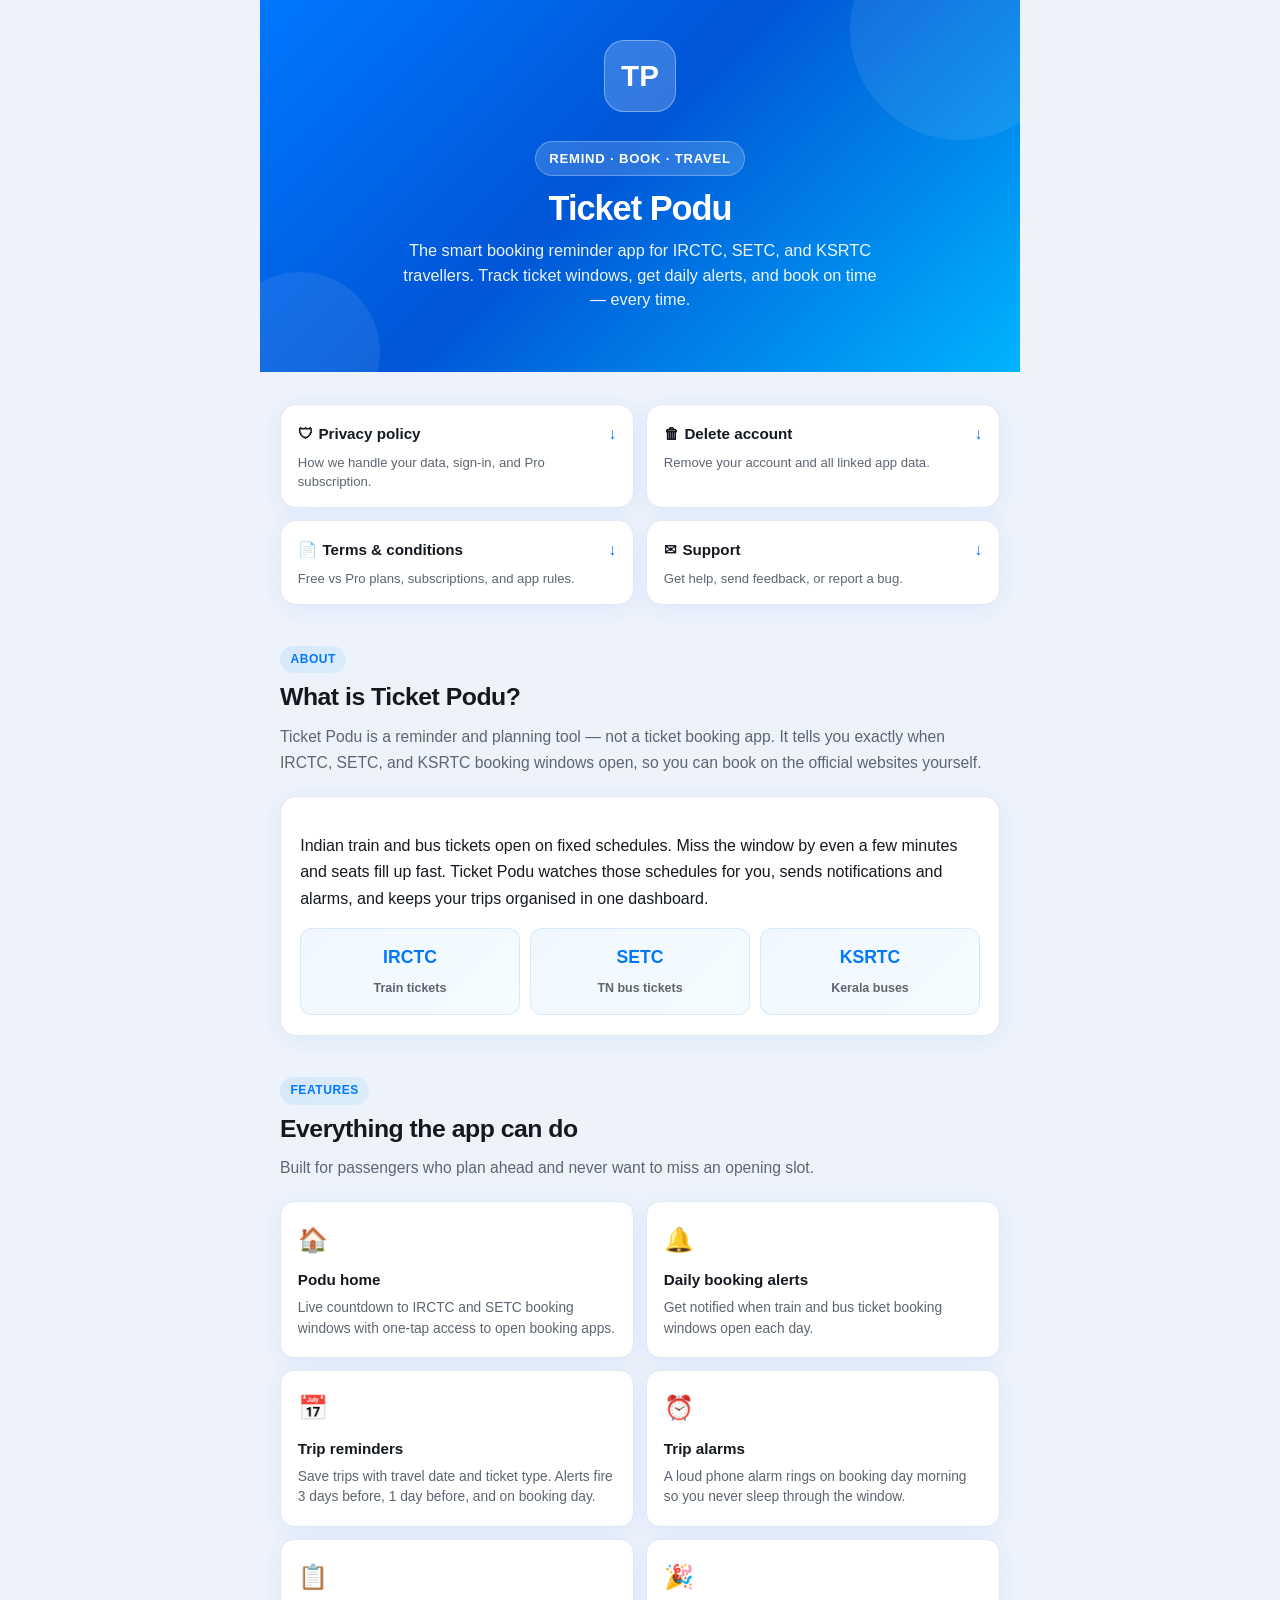
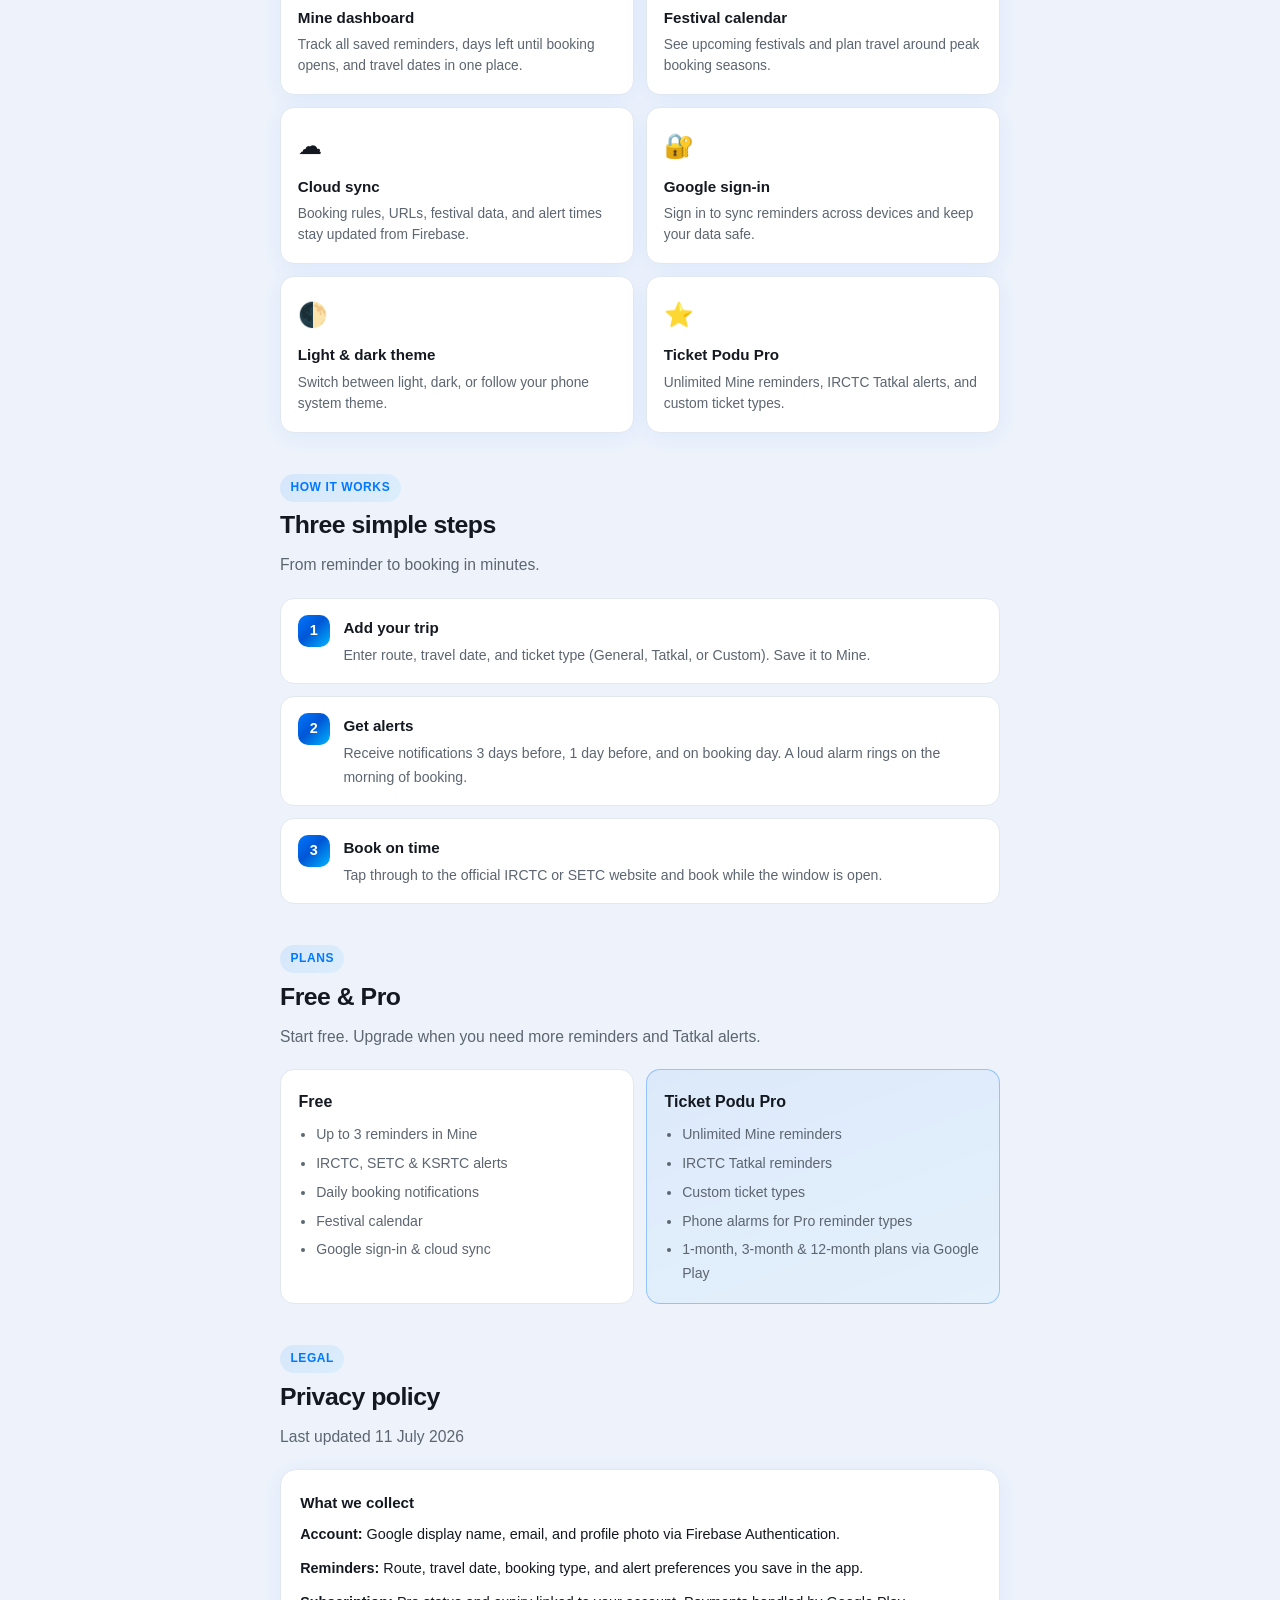
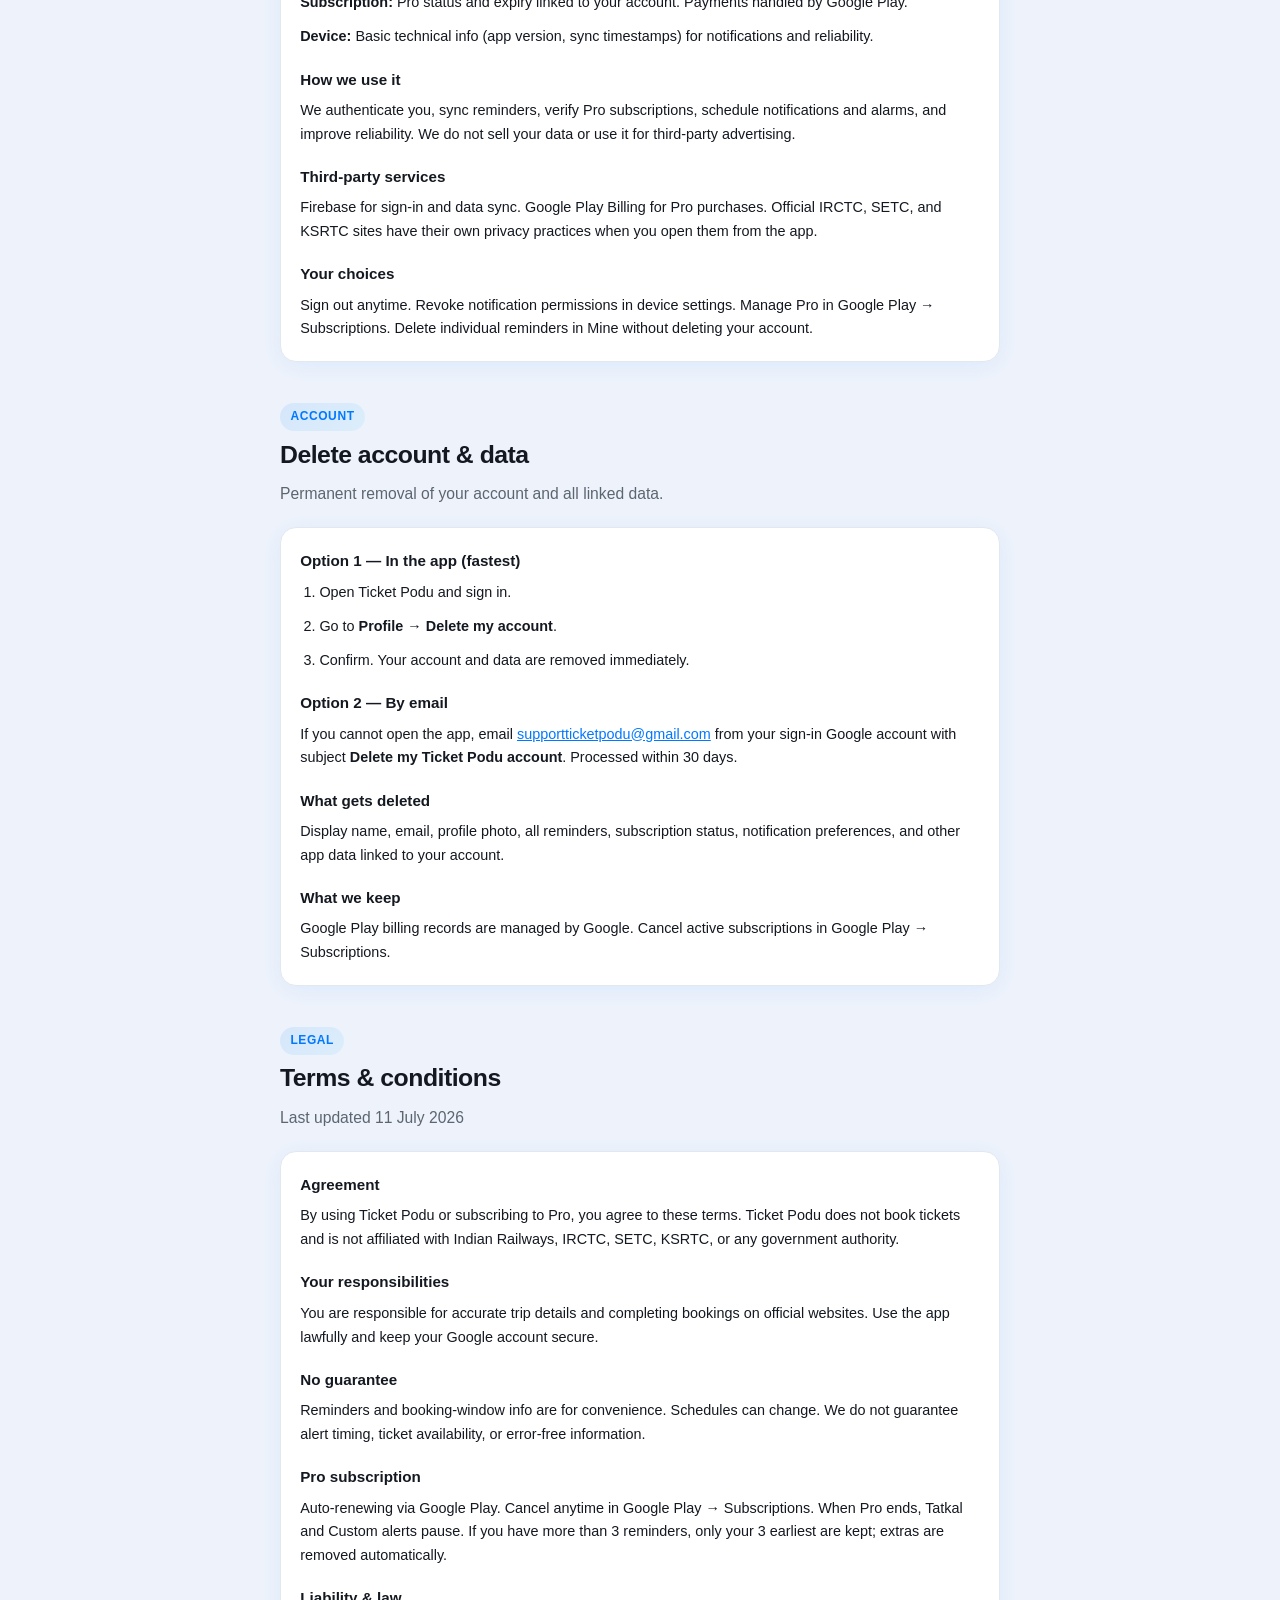
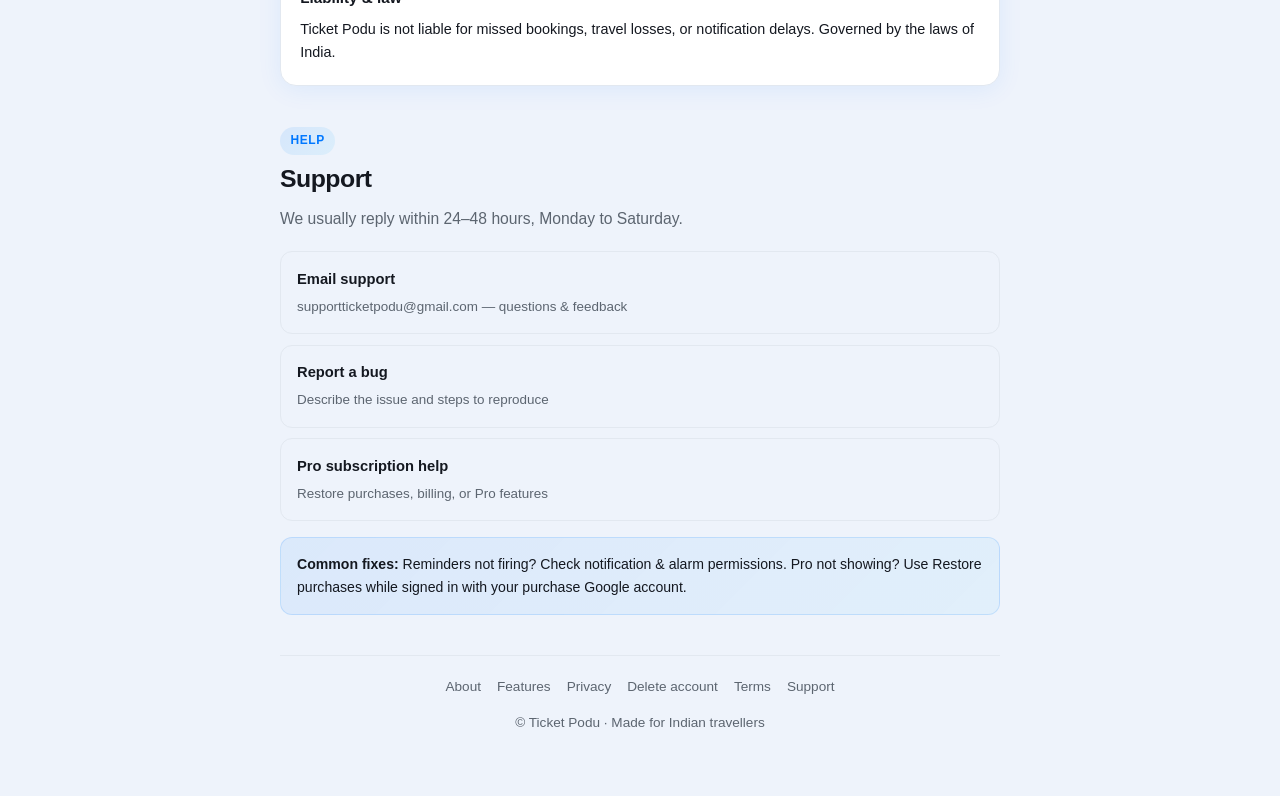
==== commit 24614de6: "Redesign as single-page app showcase with legal sections. Adds hero, features, how-it-works, plans, " ====
--- a/index.html
+++ b/index.html
@@ -3,56 +3,304 @@
 <head>
   <meta charset="UTF-8">
   <meta name="viewport" content="width=device-width, initial-scale=1.0">
-  <meta name="description" content="Ticket Podu — IRCTC & SETC booking reminder app. Privacy, terms, support, and account deletion.">
-  <title>Ticket Podu</title>
+  <meta name="description" content="Ticket Podu — IRCTC, SETC & KSRTC booking reminder app. Set alerts, track windows, never miss a ticket.">
+  <title>Ticket Podu — Booking Reminder App</title>
   <link rel="stylesheet" href="styles.css">
 </head>
 <body>
   <main class="wrap">
-    <header class="home-hero">
-      <div class="logo-mark" aria-hidden="true">TP</div>
-      <h1>Ticket Podu</h1>
-      <p class="tagline">
-        Never miss an IRCTC, SETC, or KSRTC booking window. Set reminders, get alerts, book on time.
-      </p>
+    <header class="hero">
+      <div class="hero-inner">
+        <div class="logo-mark" aria-hidden="true">TP</div>
+        <p class="mission">Remind · Book · Travel</p>
+        <h1>Ticket Podu</h1>
+        <p class="tagline">
+          The smart booking reminder app for IRCTC, SETC, and KSRTC travellers.
+          Track ticket windows, get daily alerts, and book on time — every time.
+        </p>
+      </div>
     </header>
 
-    <nav class="hub-grid" aria-label="Legal and support pages">
-      <a class="hub-card" href="privacy-policy.html">
+    <nav class="hub-grid" aria-label="Quick links">
+      <a class="hub-card" href="#privacy">
         <div class="hub-card-top">
           <h2><span class="hub-icon" aria-hidden="true">🛡</span>Privacy policy</h2>
-          <span class="arrow" aria-hidden="true">→</span>
-        </div>
-        <p>How we handle your Google sign-in, reminders, and Pro subscription data.</p>
+          <span class="arrow" aria-hidden="true">↓</span>
+        </div>
+        <p>How we handle your data, sign-in, and Pro subscription.</p>
       </a>
-
-      <a class="hub-card" href="delete-account.html">
+      <a class="hub-card" href="#delete-account">
         <div class="hub-card-top">
-          <h2><span class="hub-icon" aria-hidden="true">🗑</span>Delete account &amp; data</h2>
-          <span class="arrow" aria-hidden="true">→</span>
-        </div>
-        <p>Request permanent removal of your account and all linked app data.</p>
+          <h2><span class="hub-icon" aria-hidden="true">🗑</span>Delete account</h2>
+          <span class="arrow" aria-hidden="true">↓</span>
+        </div>
+        <p>Remove your account and all linked app data.</p>
       </a>
-
-      <a class="hub-card" href="terms-and-conditions.html">
+      <a class="hub-card" href="#terms">
         <div class="hub-card-top">
           <h2><span class="hub-icon" aria-hidden="true">📄</span>Terms &amp; conditions</h2>
-          <span class="arrow" aria-hidden="true">→</span>
-        </div>
-        <p>Free vs Pro plans, reminders, subscriptions, and how the app works.</p>
+          <span class="arrow" aria-hidden="true">↓</span>
+        </div>
+        <p>Free vs Pro plans, subscriptions, and app rules.</p>
       </a>
-
-      <a class="hub-card" href="support.html">
+      <a class="hub-card" href="#support">
         <div class="hub-card-top">
           <h2><span class="hub-icon" aria-hidden="true">✉</span>Support</h2>
-          <span class="arrow" aria-hidden="true">→</span>
-        </div>
-        <p>Get help, send feedback, or report a bug. We reply within 24–48 hours.</p>
+          <span class="arrow" aria-hidden="true">↓</span>
+        </div>
+        <p>Get help, send feedback, or report a bug.</p>
       </a>
     </nav>
 
+    <section class="section" id="about">
+      <span class="section-label">About</span>
+      <h2>What is Ticket Podu?</h2>
+      <p class="lead">
+        Ticket Podu is a reminder and planning tool — not a ticket booking app.
+        It tells you exactly when IRCTC, SETC, and KSRTC booking windows open,
+        so you can book on the official websites yourself.
+      </p>
+      <div class="card">
+        <p>
+          Indian train and bus tickets open on fixed schedules. Miss the window
+          by even a few minutes and seats fill up fast. Ticket Podu watches those
+          schedules for you, sends notifications and alarms, and keeps your trips
+          organised in one dashboard.
+        </p>
+        <div class="stat-row">
+          <div class="stat">
+            <strong>IRCTC</strong>
+            <span>Train tickets</span>
+          </div>
+          <div class="stat">
+            <strong>SETC</strong>
+            <span>TN bus tickets</span>
+          </div>
+          <div class="stat">
+            <strong>KSRTC</strong>
+            <span>Kerala buses</span>
+          </div>
+        </div>
+      </div>
+    </section>
+
+    <section class="section" id="features">
+      <span class="section-label">Features</span>
+      <h2>Everything the app can do</h2>
+      <p class="lead">Built for passengers who plan ahead and never want to miss an opening slot.</p>
+      <div class="feature-grid">
+        <article class="feature-card">
+          <div class="icon" aria-hidden="true">🏠</div>
+          <h3>Podu home</h3>
+          <p>Live countdown to IRCTC and SETC booking windows with one-tap access to open booking apps.</p>
+        </article>
+        <article class="feature-card">
+          <div class="icon" aria-hidden="true">🔔</div>
+          <h3>Daily booking alerts</h3>
+          <p>Get notified when train and bus ticket booking windows open each day.</p>
+        </article>
+        <article class="feature-card">
+          <div class="icon" aria-hidden="true">📅</div>
+          <h3>Trip reminders</h3>
+          <p>Save trips with travel date and ticket type. Alerts fire 3 days before, 1 day before, and on booking day.</p>
+        </article>
+        <article class="feature-card">
+          <div class="icon" aria-hidden="true">⏰</div>
+          <h3>Trip alarms</h3>
+          <p>A loud phone alarm rings on booking day morning so you never sleep through the window.</p>
+        </article>
+        <article class="feature-card">
+          <div class="icon" aria-hidden="true">📋</div>
+          <h3>Mine dashboard</h3>
+          <p>Track all saved reminders, days left until booking opens, and travel dates in one place.</p>
+        </article>
+        <article class="feature-card">
+          <div class="icon" aria-hidden="true">🎉</div>
+          <h3>Festival calendar</h3>
+          <p>See upcoming festivals and plan travel around peak booking seasons.</p>
+        </article>
+        <article class="feature-card">
+          <div class="icon" aria-hidden="true">☁</div>
+          <h3>Cloud sync</h3>
+          <p>Booking rules, URLs, festival data, and alert times stay updated from Firebase.</p>
+        </article>
+        <article class="feature-card">
+          <div class="icon" aria-hidden="true">🔐</div>
+          <h3>Google sign-in</h3>
+          <p>Sign in to sync reminders across devices and keep your data safe.</p>
+        </article>
+        <article class="feature-card">
+          <div class="icon" aria-hidden="true">🌓</div>
+          <h3>Light &amp; dark theme</h3>
+          <p>Switch between light, dark, or follow your phone system theme.</p>
+        </article>
+        <article class="feature-card">
+          <div class="icon" aria-hidden="true">⭐</div>
+          <h3>Ticket Podu Pro</h3>
+          <p>Unlimited Mine reminders, IRCTC Tatkal alerts, and custom ticket types.</p>
+        </article>
+      </div>
+    </section>
+
+    <section class="section" id="how-it-works">
+      <span class="section-label">How it works</span>
+      <h2>Three simple steps</h2>
+      <p class="lead">From reminder to booking in minutes.</p>
+      <div class="steps">
+        <div class="step">
+          <div class="step-num">1</div>
+          <div>
+            <h3>Add your trip</h3>
+            <p>Enter route, travel date, and ticket type (General, Tatkal, or Custom). Save it to Mine.</p>
+          </div>
+        </div>
+        <div class="step">
+          <div class="step-num">2</div>
+          <div>
+            <h3>Get alerts</h3>
+            <p>Receive notifications 3 days before, 1 day before, and on booking day. A loud alarm rings on the morning of booking.</p>
+          </div>
+        </div>
+        <div class="step">
+          <div class="step-num">3</div>
+          <div>
+            <h3>Book on time</h3>
+            <p>Tap through to the official IRCTC or SETC website and book while the window is open.</p>
+          </div>
+        </div>
+      </div>
+    </section>
+
+    <section class="section" id="plans">
+      <span class="section-label">Plans</span>
+      <h2>Free &amp; Pro</h2>
+      <p class="lead">Start free. Upgrade when you need more reminders and Tatkal alerts.</p>
+      <div class="plan-grid">
+        <div class="plan">
+          <h3>Free</h3>
+          <ul>
+            <li>Up to 3 reminders in Mine</li>
+            <li>IRCTC, SETC &amp; KSRTC alerts</li>
+            <li>Daily booking notifications</li>
+            <li>Festival calendar</li>
+            <li>Google sign-in &amp; cloud sync</li>
+          </ul>
+        </div>
+        <div class="plan pro">
+          <h3>Ticket Podu Pro</h3>
+          <ul>
+            <li>Unlimited Mine reminders</li>
+            <li>IRCTC Tatkal reminders</li>
+            <li>Custom ticket types</li>
+            <li>Phone alarms for Pro reminder types</li>
+            <li>1-month, 3-month &amp; 12-month plans via Google Play</li>
+          </ul>
+        </div>
+      </div>
+    </section>
+
+    <section class="section" id="privacy">
+      <span class="section-label">Legal</span>
+      <h2>Privacy policy</h2>
+      <p class="lead">Last updated 11 July 2026</p>
+      <div class="legal-card">
+        <h3>What we collect</h3>
+        <p><strong>Account:</strong> Google display name, email, and profile photo via Firebase Authentication.</p>
+        <p><strong>Reminders:</strong> Route, travel date, booking type, and alert preferences you save in the app.</p>
+        <p><strong>Subscription:</strong> Pro status and expiry linked to your account. Payments handled by Google Play.</p>
+        <p><strong>Device:</strong> Basic technical info (app version, sync timestamps) for notifications and reliability.</p>
+
+        <h3>How we use it</h3>
+        <p>We authenticate you, sync reminders, verify Pro subscriptions, schedule notifications and alarms, and improve reliability. We do not sell your data or use it for third-party advertising.</p>
+
+        <h3>Third-party services</h3>
+        <p>Firebase for sign-in and data sync. Google Play Billing for Pro purchases. Official IRCTC, SETC, and KSRTC sites have their own privacy practices when you open them from the app.</p>
+
+        <h3>Your choices</h3>
+        <p>Sign out anytime. Revoke notification permissions in device settings. Manage Pro in Google Play → Subscriptions. Delete individual reminders in Mine without deleting your account.</p>
+      </div>
+    </section>
+
+    <section class="section" id="delete-account">
+      <span class="section-label">Account</span>
+      <h2>Delete account &amp; data</h2>
+      <p class="lead">Permanent removal of your account and all linked data.</p>
+      <div class="legal-card">
+        <h3>Option 1 — In the app (fastest)</h3>
+        <ol>
+          <li>Open Ticket Podu and sign in.</li>
+          <li>Go to <strong>Profile → Delete my account</strong>.</li>
+          <li>Confirm. Your account and data are removed immediately.</li>
+        </ol>
+
+        <h3>Option 2 — By email</h3>
+        <p>If you cannot open the app, email
+          <a href="mailto:supportticketpodu@gmail.com?subject=Delete%20my%20Ticket%20Podu%20account">supportticketpodu@gmail.com</a>
+          from your sign-in Google account with subject <strong>Delete my Ticket Podu account</strong>. Processed within 30 days.</p>
+
+        <h3>What gets deleted</h3>
+        <p>Display name, email, profile photo, all reminders, subscription status, notification preferences, and other app data linked to your account.</p>
+
+        <h3>What we keep</h3>
+        <p>Google Play billing records are managed by Google. Cancel active subscriptions in Google Play → Subscriptions.</p>
+      </div>
+    </section>
+
+    <section class="section" id="terms">
+      <span class="section-label">Legal</span>
+      <h2>Terms &amp; conditions</h2>
+      <p class="lead">Last updated 11 July 2026</p>
+      <div class="legal-card">
+        <h3>Agreement</h3>
+        <p>By using Ticket Podu or subscribing to Pro, you agree to these terms. Ticket Podu does not book tickets and is not affiliated with Indian Railways, IRCTC, SETC, KSRTC, or any government authority.</p>
+
+        <h3>Your responsibilities</h3>
+        <p>You are responsible for accurate trip details and completing bookings on official websites. Use the app lawfully and keep your Google account secure.</p>
+
+        <h3>No guarantee</h3>
+        <p>Reminders and booking-window info are for convenience. Schedules can change. We do not guarantee alert timing, ticket availability, or error-free information.</p>
+
+        <h3>Pro subscription</h3>
+        <p>Auto-renewing via Google Play. Cancel anytime in Google Play → Subscriptions. When Pro ends, Tatkal and Custom alerts pause. If you have more than 3 reminders, only your 3 earliest are kept; extras are removed automatically.</p>
+
+        <h3>Liability &amp; law</h3>
+        <p>Ticket Podu is not liable for missed bookings, travel losses, or notification delays. Governed by the laws of India.</p>
+      </div>
+    </section>
+
+    <section class="section" id="support">
+      <span class="section-label">Help</span>
+      <h2>Support</h2>
+      <p class="lead">We usually reply within 24–48 hours, Monday to Saturday.</p>
+      <div class="support-links">
+        <a class="support-link" href="mailto:supportticketpodu@gmail.com?subject=Ticket%20Podu%20support">
+          <strong>Email support</strong>
+          <span>supportticketpodu@gmail.com — questions &amp; feedback</span>
+        </a>
+        <a class="support-link" href="mailto:supportticketpodu@gmail.com?subject=Ticket%20Podu%20bug%20report">
+          <strong>Report a bug</strong>
+          <span>Describe the issue and steps to reproduce</span>
+        </a>
+        <a class="support-link" href="mailto:supportticketpodu@gmail.com?subject=Ticket%20Podu%20Pro%20help">
+          <strong>Pro subscription help</strong>
+          <span>Restore purchases, billing, or Pro features</span>
+        </a>
+      </div>
+      <div class="callout" style="margin-top:1rem">
+        <strong>Common fixes:</strong> Reminders not firing? Check notification &amp; alarm permissions. Pro not showing? Use Restore purchases while signed in with your purchase Google account.
+      </div>
+    </section>
+
     <footer class="site-footer">
-      <p>&copy; Ticket Podu · Booking reminders for Indian travellers</p>
+      <nav>
+        <a href="#about">About</a>
+        <a href="#features">Features</a>
+        <a href="#privacy">Privacy</a>
+        <a href="#delete-account">Delete account</a>
+        <a href="#terms">Terms</a>
+        <a href="#support">Support</a>
+      </nav>
+      <p>&copy; Ticket Podu · Made for Indian travellers</p>
     </footer>
   </main>
 </body>
--- a/styles.css
+++ b/styles.css
@@ -1,6 +1,6 @@
 :root {
   color-scheme: light dark;
-  --bg: #f0f4fa;
+  --bg: #eef3fb;
   --card: #ffffff;
   --text: #141820;
   --muted: #5c6570;
@@ -9,21 +9,27 @@
   --border: #e2e8f0;
   --shadow: 0 4px 24px rgba(0, 120, 255, 0.08);
   --radius: 16px;
+  --hero-grad: linear-gradient(135deg, #0078ff 0%, #0056d6 45%, #00b4ff 100%);
 }
 
 @media (prefers-color-scheme: dark) {
   :root {
-    --bg: #0c0e12;
-    --card: #171a21;
+    --bg: #080a0f;
+    --card: #141820;
     --text: #eef2f7;
     --muted: #9aa3b2;
-    --border: #2a3140;
-    --shadow: 0 4px 24px rgba(0, 0, 0, 0.35);
+    --border: #252b38;
+    --shadow: 0 4px 28px rgba(0, 0, 0, 0.45);
+    --hero-grad: linear-gradient(135deg, #0078ff 0%, #003d8f 50%, #00b4ff 100%);
   }
 }
 
 * {
   box-sizing: border-box;
+}
+
+html {
+  scroll-behavior: smooth;
 }
 
 body {
@@ -40,13 +46,447 @@
 }
 
 .wrap {
-  max-width: 680px;
+  max-width: 760px;
   margin: 0 auto;
-  padding: 1.5rem 1.25rem 3rem;
-}
-
+  padding: 0 1.25rem 3rem;
+}
+
+/* Hero */
+.hero {
+  margin: 0 -1.25rem 2rem;
+  padding: 2.5rem 1.5rem 2.75rem;
+  background: var(--hero-grad);
+  color: #fff;
+  text-align: center;
+  position: relative;
+  overflow: hidden;
+}
+
+.hero::before,
+.hero::after {
+  content: "";
+  position: absolute;
+  border-radius: 50%;
+  background: rgba(255, 255, 255, 0.08);
+}
+
+.hero::before {
+  width: 220px;
+  height: 220px;
+  top: -80px;
+  right: -50px;
+}
+
+.hero::after {
+  width: 160px;
+  height: 160px;
+  bottom: -60px;
+  left: -40px;
+}
+
+.hero-inner {
+  position: relative;
+  z-index: 1;
+}
+
+.logo-mark {
+  width: 72px;
+  height: 72px;
+  margin: 0 auto 1rem;
+  border-radius: 20px;
+  background: rgba(255, 255, 255, 0.2);
+  border: 1px solid rgba(255, 255, 255, 0.35);
+  display: grid;
+  place-items: center;
+  font-size: 1.85rem;
+  font-weight: 800;
+  backdrop-filter: blur(8px);
+}
+
+.hero h1 {
+  margin: 0 0 0.6rem;
+  font-size: 2.15rem;
+  letter-spacing: -0.03em;
+  line-height: 1.15;
+}
+
+.hero .tagline {
+  margin: 0 auto 1rem;
+  max-width: 30rem;
+  font-size: 1.02rem;
+  opacity: 0.92;
+  line-height: 1.5;
+}
+
+.hero .mission {
+  display: inline-block;
+  padding: 0.35rem 0.85rem;
+  border-radius: 999px;
+  background: rgba(255, 255, 255, 0.16);
+  border: 1px solid rgba(255, 255, 255, 0.28);
+  font-size: 0.82rem;
+  font-weight: 700;
+  letter-spacing: 0.06em;
+  text-transform: uppercase;
+}
+
+/* Hub cards */
+.hub-grid {
+  display: grid;
+  grid-template-columns: repeat(2, 1fr);
+  gap: 0.75rem;
+  margin-bottom: 2.5rem;
+}
+
+@media (max-width: 520px) {
+  .hub-grid {
+    grid-template-columns: 1fr;
+  }
+}
+
+.hub-card {
+  display: block;
+  padding: 1rem 1.05rem;
+  background: var(--card);
+  border: 1px solid var(--border);
+  border-radius: var(--radius);
+  text-decoration: none;
+  color: inherit;
+  box-shadow: var(--shadow);
+  transition: border-color 0.15s, transform 0.15s;
+}
+
+.hub-card:hover {
+  border-color: var(--blue);
+  transform: translateY(-2px);
+}
+
+.hub-card-top {
+  display: flex;
+  align-items: center;
+  justify-content: space-between;
+  gap: 0.5rem;
+  margin-bottom: 0.35rem;
+}
+
+.hub-card h2 {
+  margin: 0;
+  font-size: 0.95rem;
+}
+
+.hub-card .arrow {
+  color: var(--blue);
+  font-size: 1rem;
+}
+
+.hub-card p {
+  margin: 0;
+  color: var(--muted);
+  font-size: 0.82rem;
+  line-height: 1.45;
+}
+
+.hub-icon {
+  margin-right: 0.35rem;
+}
+
+/* Sections */
+.section {
+  margin-bottom: 2.5rem;
+  scroll-margin-top: 1rem;
+}
+
+.section-label {
+  display: inline-block;
+  margin-bottom: 0.55rem;
+  padding: 0.25rem 0.65rem;
+  border-radius: 999px;
+  background: linear-gradient(135deg, rgba(0, 120, 255, 0.1), rgba(0, 180, 255, 0.08));
+  color: var(--blue);
+  font-size: 0.75rem;
+  font-weight: 700;
+  letter-spacing: 0.05em;
+  text-transform: uppercase;
+}
+
+.section h2 {
+  margin: 0 0 0.75rem;
+  font-size: 1.55rem;
+  letter-spacing: -0.02em;
+  line-height: 1.2;
+}
+
+.section .lead {
+  margin: 0 0 1.25rem;
+  color: var(--muted);
+  font-size: 0.98rem;
+}
+
+.card {
+  background: var(--card);
+  border: 1px solid var(--border);
+  border-radius: var(--radius);
+  padding: 1.25rem 1.2rem;
+  box-shadow: var(--shadow);
+}
+
+/* About stats */
+.stat-row {
+  display: grid;
+  grid-template-columns: repeat(3, 1fr);
+  gap: 0.65rem;
+  margin-top: 1rem;
+}
+
+@media (max-width: 520px) {
+  .stat-row {
+    grid-template-columns: 1fr;
+  }
+}
+
+.stat {
+  text-align: center;
+  padding: 0.85rem 0.5rem;
+  border-radius: 12px;
+  background: linear-gradient(135deg, rgba(0, 120, 255, 0.06), rgba(0, 180, 255, 0.04));
+  border: 1px solid rgba(0, 120, 255, 0.12);
+}
+
+.stat strong {
+  display: block;
+  font-size: 1.1rem;
+  color: var(--blue);
+  margin-bottom: 0.15rem;
+}
+
+.stat span {
+  font-size: 0.78rem;
+  color: var(--muted);
+  font-weight: 600;
+}
+
+/* Features */
+.feature-grid {
+  display: grid;
+  grid-template-columns: repeat(2, 1fr);
+  gap: 0.75rem;
+}
+
+@media (max-width: 600px) {
+  .feature-grid {
+    grid-template-columns: 1fr;
+  }
+}
+
+.feature-card {
+  padding: 1.1rem 1.05rem;
+  background: var(--card);
+  border: 1px solid var(--border);
+  border-radius: 14px;
+  box-shadow: var(--shadow);
+}
+
+.feature-card .icon {
+  font-size: 1.5rem;
+  margin-bottom: 0.5rem;
+}
+
+.feature-card h3 {
+  margin: 0 0 0.35rem;
+  font-size: 0.95rem;
+}
+
+.feature-card p {
+  margin: 0;
+  font-size: 0.86rem;
+  color: var(--muted);
+  line-height: 1.5;
+}
+
+/* Steps */
+.steps {
+  display: grid;
+  gap: 0.75rem;
+}
+
+.step {
+  display: flex;
+  gap: 0.85rem;
+  align-items: flex-start;
+  padding: 1rem 1.05rem;
+  background: var(--card);
+  border: 1px solid var(--border);
+  border-radius: 14px;
+}
+
+.step-num {
+  flex-shrink: 0;
+  width: 2rem;
+  height: 2rem;
+  border-radius: 10px;
+  background: var(--hero-grad);
+  color: #fff;
+  display: grid;
+  place-items: center;
+  font-weight: 800;
+  font-size: 0.9rem;
+}
+
+.step h3 {
+  margin: 0 0 0.25rem;
+  font-size: 0.95rem;
+}
+
+.step p {
+  margin: 0;
+  font-size: 0.88rem;
+  color: var(--muted);
+}
+
+/* Plans */
+.plan-grid {
+  display: grid;
+  grid-template-columns: repeat(2, 1fr);
+  gap: 0.75rem;
+}
+
+@media (max-width: 520px) {
+  .plan-grid {
+    grid-template-columns: 1fr;
+  }
+}
+
+.plan {
+  padding: 1.15rem 1.1rem;
+  border-radius: 14px;
+  border: 1px solid var(--border);
+  background: var(--card);
+}
+
+.plan.pro {
+  border-color: rgba(0, 120, 255, 0.35);
+  background: linear-gradient(160deg, rgba(0, 120, 255, 0.07), rgba(0, 180, 255, 0.04));
+}
+
+.plan h3 {
+  margin: 0 0 0.5rem;
+  font-size: 1rem;
+}
+
+.plan ul {
+  margin: 0;
+  padding-left: 1.1rem;
+  font-size: 0.88rem;
+  color: var(--muted);
+}
+
+.plan li + li {
+  margin-top: 0.35rem;
+}
+
+/* Legal */
+.legal-card {
+  background: var(--card);
+  border: 1px solid var(--border);
+  border-radius: var(--radius);
+  padding: 1.25rem 1.2rem;
+  box-shadow: var(--shadow);
+}
+
+.legal-card h3 {
+  margin: 1.1rem 0 0.45rem;
+  font-size: 0.95rem;
+}
+
+.legal-card h3:first-child {
+  margin-top: 0;
+}
+
+.legal-card p,
+.legal-card li {
+  margin: 0 0 0.65rem;
+  font-size: 0.9rem;
+}
+
+.legal-card ul,
+.legal-card ol {
+  margin: 0 0 0.65rem;
+  padding-left: 1.2rem;
+}
+
+.legal-card p:last-child {
+  margin-bottom: 0;
+}
+
+.callout {
+  margin-top: 1rem;
+  padding: 0.9rem 1rem;
+  border-radius: 12px;
+  background: linear-gradient(135deg, rgba(0, 120, 255, 0.08), rgba(0, 180, 255, 0.05));
+  border: 1px solid rgba(0, 120, 255, 0.15);
+  font-size: 0.88rem;
+}
+
+.support-links {
+  display: grid;
+  gap: 0.65rem;
+}
+
+.support-link {
+  display: block;
+  padding: 0.9rem 1rem;
+  border: 1px solid var(--border);
+  border-radius: 12px;
+  text-decoration: none;
+  color: inherit;
+  transition: border-color 0.15s;
+}
+
+.support-link:hover {
+  border-color: var(--blue);
+}
+
+.support-link strong {
+  display: block;
+  font-size: 0.92rem;
+  margin-bottom: 0.1rem;
+}
+
+.support-link span {
+  font-size: 0.84rem;
+  color: var(--muted);
+}
+
+.site-footer {
+  margin-top: 2rem;
+  padding-top: 1.25rem;
+  border-top: 1px solid var(--border);
+  text-align: center;
+  color: var(--muted);
+  font-size: 0.85rem;
+}
+
+.site-footer nav {
+  display: flex;
+  flex-wrap: wrap;
+  justify-content: center;
+  gap: 0.5rem 1rem;
+  margin-bottom: 0.75rem;
+}
+
+.site-footer nav a {
+  color: var(--muted);
+  text-decoration: none;
+}
+
+.site-footer nav a:hover {
+  color: var(--blue);
+}
+
+/* Sub-pages (privacy, terms, etc.) */
 .top-bar {
   margin-bottom: 1.5rem;
+  padding-top: 1.5rem;
 }
 
 .back-link {
@@ -138,136 +578,6 @@
   margin-top: 0.45rem;
 }
 
-.callout {
-  margin-top: 1rem;
-  padding: 1rem 1.1rem;
-  border-radius: 12px;
-  background: linear-gradient(135deg, rgba(0, 120, 255, 0.08), rgba(0, 180, 255, 0.06));
-  border: 1px solid rgba(0, 120, 255, 0.15);
-  font-size: 0.92rem;
-}
-
-.callout p {
-  margin: 0 0 0.5rem;
-}
-
-.callout p:last-child {
-  margin-bottom: 0;
-}
-
-.site-footer {
-  margin-top: 2rem;
-  padding-top: 1.25rem;
-  border-top: 1px solid var(--border);
-  text-align: center;
-  color: var(--muted);
-  font-size: 0.85rem;
-}
-
-.site-footer nav {
-  display: flex;
-  flex-wrap: wrap;
-  justify-content: center;
-  gap: 0.5rem 1rem;
-  margin-bottom: 0.75rem;
-}
-
-.site-footer nav a {
-  color: var(--muted);
-  text-decoration: none;
-}
-
-.site-footer nav a:hover {
-  color: var(--blue);
-}
-
-/* Home hub */
-.home-hero {
-  text-align: center;
-  padding: 2rem 0 1.5rem;
-}
-
-.logo-mark {
-  width: 64px;
-  height: 64px;
-  margin: 0 auto 1rem;
-  border-radius: 18px;
-  background: linear-gradient(135deg, var(--blue), var(--cyan));
-  display: grid;
-  place-items: center;
-  color: #fff;
-  font-size: 1.75rem;
-  font-weight: 800;
-  box-shadow: 0 8px 28px rgba(0, 120, 255, 0.35);
-}
-
-.home-hero h1 {
-  margin: 0 0 0.5rem;
-  font-size: 2rem;
-  letter-spacing: -0.03em;
-}
-
-.home-hero .tagline {
-  margin: 0 auto;
-  max-width: 28rem;
-  color: var(--muted);
-  font-size: 1rem;
-}
-
-.hub-grid {
-  display: grid;
-  gap: 0.85rem;
-  margin-top: 1.75rem;
-}
-
-.hub-card {
-  display: block;
-  padding: 1.15rem 1.2rem;
-  background: var(--card);
-  border: 1px solid var(--border);
-  border-radius: var(--radius);
-  text-decoration: none;
-  color: inherit;
-  box-shadow: var(--shadow);
-  transition: border-color 0.15s, transform 0.15s;
-}
-
-.hub-card:hover {
-  border-color: var(--blue);
-  transform: translateY(-2px);
-}
-
-.hub-card-top {
-  display: flex;
-  align-items: center;
-  justify-content: space-between;
-  gap: 0.75rem;
-  margin-bottom: 0.4rem;
-}
-
-.hub-card h2 {
-  margin: 0;
-  font-size: 1.05rem;
-}
-
-.hub-card .arrow {
-  color: var(--blue);
-  font-size: 1.1rem;
-  flex-shrink: 0;
-}
-
-.hub-card p {
-  margin: 0;
-  color: var(--muted);
-  font-size: 0.9rem;
-}
-
-.hub-icon {
-  font-size: 1.35rem;
-  margin-right: 0.5rem;
-}
-
-/* Support page */
 .support-grid {
   display: grid;
   gap: 0.75rem;
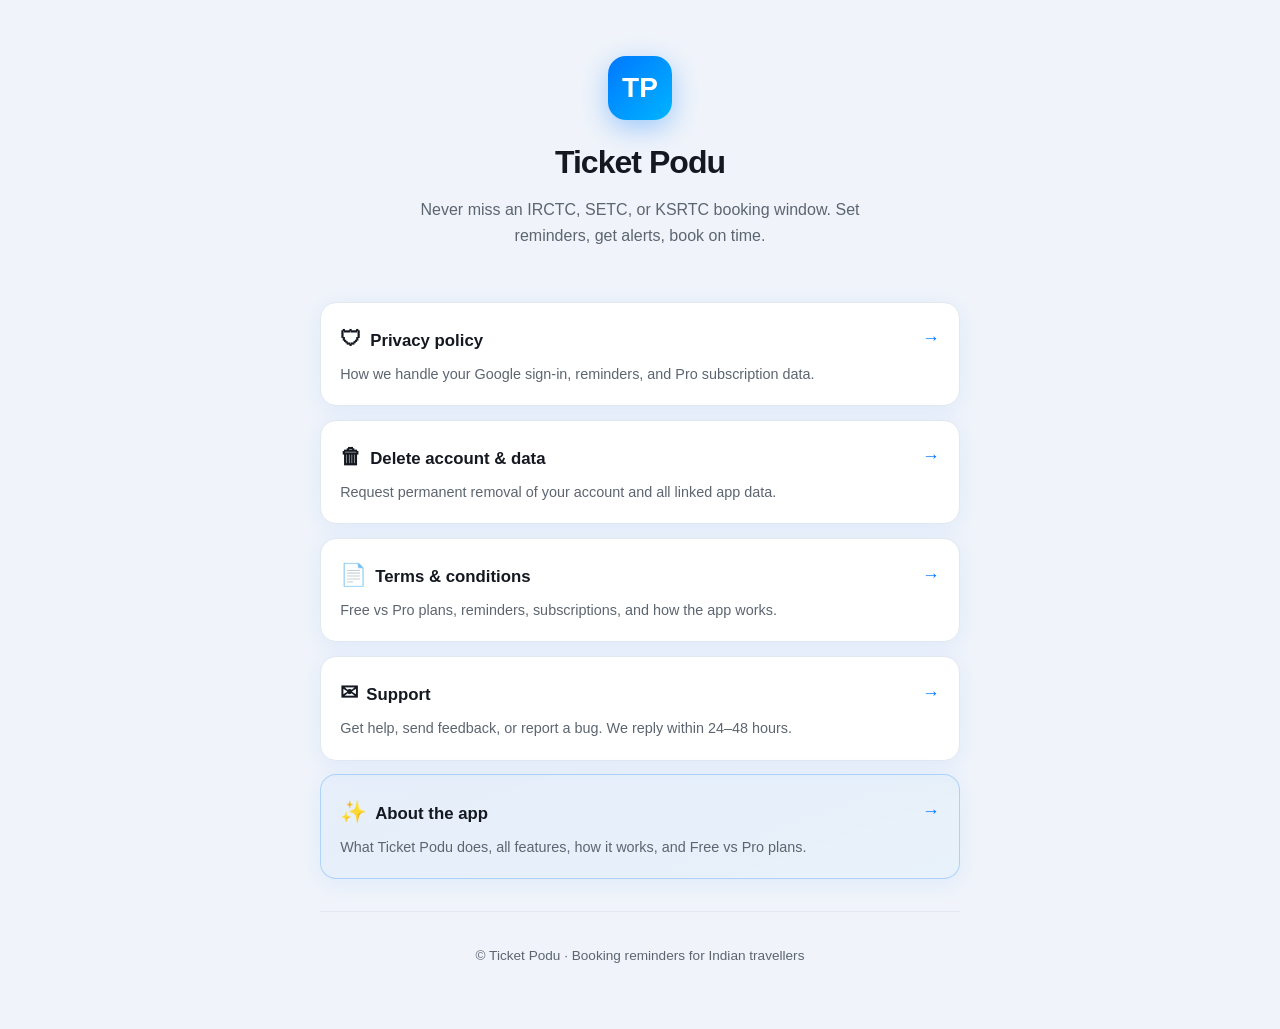
==== commit 577c63d2: "Revert hub index and add separate app showcase page. Restore privacy, delete account, terms, and sup" ====
--- a/index.html
+++ b/index.html
@@ -3,304 +3,64 @@
 <head>
   <meta charset="UTF-8">
   <meta name="viewport" content="width=device-width, initial-scale=1.0">
-  <meta name="description" content="Ticket Podu — IRCTC, SETC & KSRTC booking reminder app. Set alerts, track windows, never miss a ticket.">
-  <title>Ticket Podu — Booking Reminder App</title>
+  <meta name="description" content="Ticket Podu — IRCTC & SETC booking reminder app. Privacy, terms, support, and account deletion.">
+  <title>Ticket Podu</title>
   <link rel="stylesheet" href="styles.css">
 </head>
 <body>
   <main class="wrap">
-    <header class="hero">
-      <div class="hero-inner">
-        <div class="logo-mark" aria-hidden="true">TP</div>
-        <p class="mission">Remind · Book · Travel</p>
-        <h1>Ticket Podu</h1>
-        <p class="tagline">
-          The smart booking reminder app for IRCTC, SETC, and KSRTC travellers.
-          Track ticket windows, get daily alerts, and book on time — every time.
-        </p>
-      </div>
+    <header class="home-hero">
+      <div class="logo-mark" aria-hidden="true">TP</div>
+      <h1>Ticket Podu</h1>
+      <p class="tagline">
+        Never miss an IRCTC, SETC, or KSRTC booking window. Set reminders, get alerts, book on time.
+      </p>
     </header>
 
-    <nav class="hub-grid" aria-label="Quick links">
-      <a class="hub-card" href="#privacy">
+    <nav class="hub-grid" aria-label="Legal and support pages">
+      <a class="hub-card" href="privacy-policy.html">
         <div class="hub-card-top">
           <h2><span class="hub-icon" aria-hidden="true">🛡</span>Privacy policy</h2>
-          <span class="arrow" aria-hidden="true">↓</span>
+          <span class="arrow" aria-hidden="true">→</span>
         </div>
-        <p>How we handle your data, sign-in, and Pro subscription.</p>
+        <p>How we handle your Google sign-in, reminders, and Pro subscription data.</p>
       </a>
-      <a class="hub-card" href="#delete-account">
+
+      <a class="hub-card" href="delete-account.html">
         <div class="hub-card-top">
-          <h2><span class="hub-icon" aria-hidden="true">🗑</span>Delete account</h2>
-          <span class="arrow" aria-hidden="true">↓</span>
+          <h2><span class="hub-icon" aria-hidden="true">🗑</span>Delete account &amp; data</h2>
+          <span class="arrow" aria-hidden="true">→</span>
         </div>
-        <p>Remove your account and all linked app data.</p>
+        <p>Request permanent removal of your account and all linked app data.</p>
       </a>
-      <a class="hub-card" href="#terms">
+
+      <a class="hub-card" href="terms-and-conditions.html">
         <div class="hub-card-top">
           <h2><span class="hub-icon" aria-hidden="true">📄</span>Terms &amp; conditions</h2>
-          <span class="arrow" aria-hidden="true">↓</span>
+          <span class="arrow" aria-hidden="true">→</span>
         </div>
-        <p>Free vs Pro plans, subscriptions, and app rules.</p>
+        <p>Free vs Pro plans, reminders, subscriptions, and how the app works.</p>
       </a>
-      <a class="hub-card" href="#support">
+
+      <a class="hub-card" href="support.html">
         <div class="hub-card-top">
           <h2><span class="hub-icon" aria-hidden="true">✉</span>Support</h2>
-          <span class="arrow" aria-hidden="true">↓</span>
+          <span class="arrow" aria-hidden="true">→</span>
         </div>
-        <p>Get help, send feedback, or report a bug.</p>
+        <p>Get help, send feedback, or report a bug. We reply within 24–48 hours.</p>
+      </a>
+
+      <a class="hub-card hub-card-featured" href="app.html">
+        <div class="hub-card-top">
+          <h2><span class="hub-icon" aria-hidden="true">✨</span>About the app</h2>
+          <span class="arrow" aria-hidden="true">→</span>
+        </div>
+        <p>What Ticket Podu does, all features, how it works, and Free vs Pro plans.</p>
       </a>
     </nav>
 
-    <section class="section" id="about">
-      <span class="section-label">About</span>
-      <h2>What is Ticket Podu?</h2>
-      <p class="lead">
-        Ticket Podu is a reminder and planning tool — not a ticket booking app.
-        It tells you exactly when IRCTC, SETC, and KSRTC booking windows open,
-        so you can book on the official websites yourself.
-      </p>
-      <div class="card">
-        <p>
-          Indian train and bus tickets open on fixed schedules. Miss the window
-          by even a few minutes and seats fill up fast. Ticket Podu watches those
-          schedules for you, sends notifications and alarms, and keeps your trips
-          organised in one dashboard.
-        </p>
-        <div class="stat-row">
-          <div class="stat">
-            <strong>IRCTC</strong>
-            <span>Train tickets</span>
-          </div>
-          <div class="stat">
-            <strong>SETC</strong>
-            <span>TN bus tickets</span>
-          </div>
-          <div class="stat">
-            <strong>KSRTC</strong>
-            <span>Kerala buses</span>
-          </div>
-        </div>
-      </div>
-    </section>
-
-    <section class="section" id="features">
-      <span class="section-label">Features</span>
-      <h2>Everything the app can do</h2>
-      <p class="lead">Built for passengers who plan ahead and never want to miss an opening slot.</p>
-      <div class="feature-grid">
-        <article class="feature-card">
-          <div class="icon" aria-hidden="true">🏠</div>
-          <h3>Podu home</h3>
-          <p>Live countdown to IRCTC and SETC booking windows with one-tap access to open booking apps.</p>
-        </article>
-        <article class="feature-card">
-          <div class="icon" aria-hidden="true">🔔</div>
-          <h3>Daily booking alerts</h3>
-          <p>Get notified when train and bus ticket booking windows open each day.</p>
-        </article>
-        <article class="feature-card">
-          <div class="icon" aria-hidden="true">📅</div>
-          <h3>Trip reminders</h3>
-          <p>Save trips with travel date and ticket type. Alerts fire 3 days before, 1 day before, and on booking day.</p>
-        </article>
-        <article class="feature-card">
-          <div class="icon" aria-hidden="true">⏰</div>
-          <h3>Trip alarms</h3>
-          <p>A loud phone alarm rings on booking day morning so you never sleep through the window.</p>
-        </article>
-        <article class="feature-card">
-          <div class="icon" aria-hidden="true">📋</div>
-          <h3>Mine dashboard</h3>
-          <p>Track all saved reminders, days left until booking opens, and travel dates in one place.</p>
-        </article>
-        <article class="feature-card">
-          <div class="icon" aria-hidden="true">🎉</div>
-          <h3>Festival calendar</h3>
-          <p>See upcoming festivals and plan travel around peak booking seasons.</p>
-        </article>
-        <article class="feature-card">
-          <div class="icon" aria-hidden="true">☁</div>
-          <h3>Cloud sync</h3>
-          <p>Booking rules, URLs, festival data, and alert times stay updated from Firebase.</p>
-        </article>
-        <article class="feature-card">
-          <div class="icon" aria-hidden="true">🔐</div>
-          <h3>Google sign-in</h3>
-          <p>Sign in to sync reminders across devices and keep your data safe.</p>
-        </article>
-        <article class="feature-card">
-          <div class="icon" aria-hidden="true">🌓</div>
-          <h3>Light &amp; dark theme</h3>
-          <p>Switch between light, dark, or follow your phone system theme.</p>
-        </article>
-        <article class="feature-card">
-          <div class="icon" aria-hidden="true">⭐</div>
-          <h3>Ticket Podu Pro</h3>
-          <p>Unlimited Mine reminders, IRCTC Tatkal alerts, and custom ticket types.</p>
-        </article>
-      </div>
-    </section>
-
-    <section class="section" id="how-it-works">
-      <span class="section-label">How it works</span>
-      <h2>Three simple steps</h2>
-      <p class="lead">From reminder to booking in minutes.</p>
-      <div class="steps">
-        <div class="step">
-          <div class="step-num">1</div>
-          <div>
-            <h3>Add your trip</h3>
-            <p>Enter route, travel date, and ticket type (General, Tatkal, or Custom). Save it to Mine.</p>
-          </div>
-        </div>
-        <div class="step">
-          <div class="step-num">2</div>
-          <div>
-            <h3>Get alerts</h3>
-            <p>Receive notifications 3 days before, 1 day before, and on booking day. A loud alarm rings on the morning of booking.</p>
-          </div>
-        </div>
-        <div class="step">
-          <div class="step-num">3</div>
-          <div>
-            <h3>Book on time</h3>
-            <p>Tap through to the official IRCTC or SETC website and book while the window is open.</p>
-          </div>
-        </div>
-      </div>
-    </section>
-
-    <section class="section" id="plans">
-      <span class="section-label">Plans</span>
-      <h2>Free &amp; Pro</h2>
-      <p class="lead">Start free. Upgrade when you need more reminders and Tatkal alerts.</p>
-      <div class="plan-grid">
-        <div class="plan">
-          <h3>Free</h3>
-          <ul>
-            <li>Up to 3 reminders in Mine</li>
-            <li>IRCTC, SETC &amp; KSRTC alerts</li>
-            <li>Daily booking notifications</li>
-            <li>Festival calendar</li>
-            <li>Google sign-in &amp; cloud sync</li>
-          </ul>
-        </div>
-        <div class="plan pro">
-          <h3>Ticket Podu Pro</h3>
-          <ul>
-            <li>Unlimited Mine reminders</li>
-            <li>IRCTC Tatkal reminders</li>
-            <li>Custom ticket types</li>
-            <li>Phone alarms for Pro reminder types</li>
-            <li>1-month, 3-month &amp; 12-month plans via Google Play</li>
-          </ul>
-        </div>
-      </div>
-    </section>
-
-    <section class="section" id="privacy">
-      <span class="section-label">Legal</span>
-      <h2>Privacy policy</h2>
-      <p class="lead">Last updated 11 July 2026</p>
-      <div class="legal-card">
-        <h3>What we collect</h3>
-        <p><strong>Account:</strong> Google display name, email, and profile photo via Firebase Authentication.</p>
-        <p><strong>Reminders:</strong> Route, travel date, booking type, and alert preferences you save in the app.</p>
-        <p><strong>Subscription:</strong> Pro status and expiry linked to your account. Payments handled by Google Play.</p>
-        <p><strong>Device:</strong> Basic technical info (app version, sync timestamps) for notifications and reliability.</p>
-
-        <h3>How we use it</h3>
-        <p>We authenticate you, sync reminders, verify Pro subscriptions, schedule notifications and alarms, and improve reliability. We do not sell your data or use it for third-party advertising.</p>
-
-        <h3>Third-party services</h3>
-        <p>Firebase for sign-in and data sync. Google Play Billing for Pro purchases. Official IRCTC, SETC, and KSRTC sites have their own privacy practices when you open them from the app.</p>
-
-        <h3>Your choices</h3>
-        <p>Sign out anytime. Revoke notification permissions in device settings. Manage Pro in Google Play → Subscriptions. Delete individual reminders in Mine without deleting your account.</p>
-      </div>
-    </section>
-
-    <section class="section" id="delete-account">
-      <span class="section-label">Account</span>
-      <h2>Delete account &amp; data</h2>
-      <p class="lead">Permanent removal of your account and all linked data.</p>
-      <div class="legal-card">
-        <h3>Option 1 — In the app (fastest)</h3>
-        <ol>
-          <li>Open Ticket Podu and sign in.</li>
-          <li>Go to <strong>Profile → Delete my account</strong>.</li>
-          <li>Confirm. Your account and data are removed immediately.</li>
-        </ol>
-
-        <h3>Option 2 — By email</h3>
-        <p>If you cannot open the app, email
-          <a href="mailto:supportticketpodu@gmail.com?subject=Delete%20my%20Ticket%20Podu%20account">supportticketpodu@gmail.com</a>
-          from your sign-in Google account with subject <strong>Delete my Ticket Podu account</strong>. Processed within 30 days.</p>
-
-        <h3>What gets deleted</h3>
-        <p>Display name, email, profile photo, all reminders, subscription status, notification preferences, and other app data linked to your account.</p>
-
-        <h3>What we keep</h3>
-        <p>Google Play billing records are managed by Google. Cancel active subscriptions in Google Play → Subscriptions.</p>
-      </div>
-    </section>
-
-    <section class="section" id="terms">
-      <span class="section-label">Legal</span>
-      <h2>Terms &amp; conditions</h2>
-      <p class="lead">Last updated 11 July 2026</p>
-      <div class="legal-card">
-        <h3>Agreement</h3>
-        <p>By using Ticket Podu or subscribing to Pro, you agree to these terms. Ticket Podu does not book tickets and is not affiliated with Indian Railways, IRCTC, SETC, KSRTC, or any government authority.</p>
-
-        <h3>Your responsibilities</h3>
-        <p>You are responsible for accurate trip details and completing bookings on official websites. Use the app lawfully and keep your Google account secure.</p>
-
-        <h3>No guarantee</h3>
-        <p>Reminders and booking-window info are for convenience. Schedules can change. We do not guarantee alert timing, ticket availability, or error-free information.</p>
-
-        <h3>Pro subscription</h3>
-        <p>Auto-renewing via Google Play. Cancel anytime in Google Play → Subscriptions. When Pro ends, Tatkal and Custom alerts pause. If you have more than 3 reminders, only your 3 earliest are kept; extras are removed automatically.</p>
-
-        <h3>Liability &amp; law</h3>
-        <p>Ticket Podu is not liable for missed bookings, travel losses, or notification delays. Governed by the laws of India.</p>
-      </div>
-    </section>
-
-    <section class="section" id="support">
-      <span class="section-label">Help</span>
-      <h2>Support</h2>
-      <p class="lead">We usually reply within 24–48 hours, Monday to Saturday.</p>
-      <div class="support-links">
-        <a class="support-link" href="mailto:supportticketpodu@gmail.com?subject=Ticket%20Podu%20support">
-          <strong>Email support</strong>
-          <span>supportticketpodu@gmail.com — questions &amp; feedback</span>
-        </a>
-        <a class="support-link" href="mailto:supportticketpodu@gmail.com?subject=Ticket%20Podu%20bug%20report">
-          <strong>Report a bug</strong>
-          <span>Describe the issue and steps to reproduce</span>
-        </a>
-        <a class="support-link" href="mailto:supportticketpodu@gmail.com?subject=Ticket%20Podu%20Pro%20help">
-          <strong>Pro subscription help</strong>
-          <span>Restore purchases, billing, or Pro features</span>
-        </a>
-      </div>
-      <div class="callout" style="margin-top:1rem">
-        <strong>Common fixes:</strong> Reminders not firing? Check notification &amp; alarm permissions. Pro not showing? Use Restore purchases while signed in with your purchase Google account.
-      </div>
-    </section>
-
     <footer class="site-footer">
-      <nav>
-        <a href="#about">About</a>
-        <a href="#features">Features</a>
-        <a href="#privacy">Privacy</a>
-        <a href="#delete-account">Delete account</a>
-        <a href="#terms">Terms</a>
-        <a href="#support">Support</a>
-      </nav>
-      <p>&copy; Ticket Podu · Made for Indian travellers</p>
+      <p>&copy; Ticket Podu · Booking reminders for Indian travellers</p>
     </footer>
   </main>
 </body>
--- a/styles.css
+++ b/styles.css
@@ -1,6 +1,6 @@
 :root {
   color-scheme: light dark;
-  --bg: #eef3fb;
+  --bg: #f0f4fa;
   --card: #ffffff;
   --text: #141820;
   --muted: #5c6570;
@@ -9,27 +9,21 @@
   --border: #e2e8f0;
   --shadow: 0 4px 24px rgba(0, 120, 255, 0.08);
   --radius: 16px;
-  --hero-grad: linear-gradient(135deg, #0078ff 0%, #0056d6 45%, #00b4ff 100%);
 }
 
 @media (prefers-color-scheme: dark) {
   :root {
-    --bg: #080a0f;
-    --card: #141820;
+    --bg: #0c0e12;
+    --card: #171a21;
     --text: #eef2f7;
     --muted: #9aa3b2;
-    --border: #252b38;
-    --shadow: 0 4px 28px rgba(0, 0, 0, 0.45);
-    --hero-grad: linear-gradient(135deg, #0078ff 0%, #003d8f 50%, #00b4ff 100%);
+    --border: #2a3140;
+    --shadow: 0 4px 24px rgba(0, 0, 0, 0.35);
   }
 }
 
 * {
   box-sizing: border-box;
-}
-
-html {
-  scroll-behavior: smooth;
 }
 
 body {
@@ -46,107 +40,189 @@
 }
 
 .wrap {
-  max-width: 760px;
+  max-width: 680px;
   margin: 0 auto;
-  padding: 0 1.25rem 3rem;
-}
-
-/* Hero */
-.hero {
-  margin: 0 -1.25rem 2rem;
-  padding: 2.5rem 1.5rem 2.75rem;
-  background: var(--hero-grad);
-  color: #fff;
+  padding: 1.5rem 1.25rem 3rem;
+}
+
+.top-bar {
+  margin-bottom: 1.5rem;
+}
+
+.back-link {
+  display: inline-flex;
+  align-items: center;
+  gap: 0.35rem;
+  color: var(--muted);
+  text-decoration: none;
+  font-size: 0.9rem;
+  font-weight: 500;
+}
+
+.back-link:hover {
+  color: var(--blue);
+}
+
+.page-hero {
+  margin-bottom: 1.75rem;
+}
+
+.page-hero .label {
+  display: inline-block;
+  margin-bottom: 0.65rem;
+  padding: 0.28rem 0.7rem;
+  border-radius: 999px;
+  background: linear-gradient(135deg, rgba(0, 120, 255, 0.12), rgba(0, 180, 255, 0.12));
+  color: var(--blue);
+  font-size: 0.78rem;
+  font-weight: 700;
+  letter-spacing: 0.04em;
+  text-transform: uppercase;
+}
+
+.page-hero h1 {
+  margin: 0 0 0.5rem;
+  font-size: 1.9rem;
+  line-height: 1.2;
+  letter-spacing: -0.03em;
+}
+
+.page-hero .lead {
+  margin: 0;
+  color: var(--muted);
+  font-size: 1rem;
+}
+
+.updated {
+  margin-top: 0.65rem;
+  color: var(--muted);
+  font-size: 0.88rem;
+}
+
+.article {
+  background: var(--card);
+  border: 1px solid var(--border);
+  border-radius: var(--radius);
+  padding: 1.5rem 1.25rem;
+  box-shadow: var(--shadow);
+}
+
+.article section + section {
+  margin-top: 1.6rem;
+  padding-top: 1.6rem;
+  border-top: 1px solid var(--border);
+}
+
+.article h2 {
+  margin: 0 0 0.65rem;
+  font-size: 1.05rem;
+}
+
+.article p {
+  margin: 0 0 0.8rem;
+  font-size: 0.94rem;
+}
+
+.article p:last-child {
+  margin-bottom: 0;
+}
+
+.article ul,
+.article ol {
+  margin: 0 0 0.8rem;
+  padding-left: 1.25rem;
+  font-size: 0.94rem;
+}
+
+.article li + li {
+  margin-top: 0.45rem;
+}
+
+.callout {
+  margin-top: 1rem;
+  padding: 1rem 1.1rem;
+  border-radius: 12px;
+  background: linear-gradient(135deg, rgba(0, 120, 255, 0.08), rgba(0, 180, 255, 0.06));
+  border: 1px solid rgba(0, 120, 255, 0.15);
+  font-size: 0.92rem;
+}
+
+.callout p {
+  margin: 0 0 0.5rem;
+}
+
+.callout p:last-child {
+  margin-bottom: 0;
+}
+
+.site-footer {
+  margin-top: 2rem;
+  padding-top: 1.25rem;
+  border-top: 1px solid var(--border);
   text-align: center;
-  position: relative;
-  overflow: hidden;
-}
-
-.hero::before,
-.hero::after {
-  content: "";
-  position: absolute;
-  border-radius: 50%;
-  background: rgba(255, 255, 255, 0.08);
-}
-
-.hero::before {
-  width: 220px;
-  height: 220px;
-  top: -80px;
-  right: -50px;
-}
-
-.hero::after {
-  width: 160px;
-  height: 160px;
-  bottom: -60px;
-  left: -40px;
-}
-
-.hero-inner {
-  position: relative;
-  z-index: 1;
+  color: var(--muted);
+  font-size: 0.85rem;
+}
+
+.site-footer nav {
+  display: flex;
+  flex-wrap: wrap;
+  justify-content: center;
+  gap: 0.5rem 1rem;
+  margin-bottom: 0.75rem;
+}
+
+.site-footer nav a {
+  color: var(--muted);
+  text-decoration: none;
+}
+
+.site-footer nav a:hover {
+  color: var(--blue);
+}
+
+/* Home hub */
+.home-hero {
+  text-align: center;
+  padding: 2rem 0 1.5rem;
 }
 
 .logo-mark {
-  width: 72px;
-  height: 72px;
+  width: 64px;
+  height: 64px;
   margin: 0 auto 1rem;
-  border-radius: 20px;
-  background: rgba(255, 255, 255, 0.2);
-  border: 1px solid rgba(255, 255, 255, 0.35);
+  border-radius: 18px;
+  background: linear-gradient(135deg, var(--blue), var(--cyan));
   display: grid;
   place-items: center;
-  font-size: 1.85rem;
+  color: #fff;
+  font-size: 1.75rem;
   font-weight: 800;
-  backdrop-filter: blur(8px);
-}
-
-.hero h1 {
-  margin: 0 0 0.6rem;
-  font-size: 2.15rem;
+  box-shadow: 0 8px 28px rgba(0, 120, 255, 0.35);
+}
+
+.home-hero h1 {
+  margin: 0 0 0.5rem;
+  font-size: 2rem;
   letter-spacing: -0.03em;
-  line-height: 1.15;
-}
-
-.hero .tagline {
-  margin: 0 auto 1rem;
-  max-width: 30rem;
-  font-size: 1.02rem;
-  opacity: 0.92;
-  line-height: 1.5;
-}
-
-.hero .mission {
-  display: inline-block;
-  padding: 0.35rem 0.85rem;
-  border-radius: 999px;
-  background: rgba(255, 255, 255, 0.16);
-  border: 1px solid rgba(255, 255, 255, 0.28);
-  font-size: 0.82rem;
-  font-weight: 700;
-  letter-spacing: 0.06em;
-  text-transform: uppercase;
-}
-
-/* Hub cards */
+}
+
+.home-hero .tagline {
+  margin: 0 auto;
+  max-width: 28rem;
+  color: var(--muted);
+  font-size: 1rem;
+}
+
 .hub-grid {
   display: grid;
-  grid-template-columns: repeat(2, 1fr);
-  gap: 0.75rem;
-  margin-bottom: 2.5rem;
-}
-
-@media (max-width: 520px) {
-  .hub-grid {
-    grid-template-columns: 1fr;
-  }
+  gap: 0.85rem;
+  margin-top: 1.75rem;
 }
 
 .hub-card {
   display: block;
-  padding: 1rem 1.05rem;
+  padding: 1.15rem 1.2rem;
   background: var(--card);
   border: 1px solid var(--border);
   border-radius: var(--radius);
@@ -161,423 +237,42 @@
   transform: translateY(-2px);
 }
 
+.hub-card-featured {
+  border-color: rgba(0, 120, 255, 0.25);
+  background: linear-gradient(160deg, rgba(0, 120, 255, 0.04), rgba(0, 180, 255, 0.03));
+}
+
 .hub-card-top {
   display: flex;
   align-items: center;
   justify-content: space-between;
-  gap: 0.5rem;
-  margin-bottom: 0.35rem;
+  gap: 0.75rem;
+  margin-bottom: 0.4rem;
 }
 
 .hub-card h2 {
   margin: 0;
-  font-size: 0.95rem;
+  font-size: 1.05rem;
 }
 
 .hub-card .arrow {
   color: var(--blue);
-  font-size: 1rem;
+  font-size: 1.1rem;
+  flex-shrink: 0;
 }
 
 .hub-card p {
   margin: 0;
   color: var(--muted);
-  font-size: 0.82rem;
-  line-height: 1.45;
+  font-size: 0.9rem;
 }
 
 .hub-icon {
-  margin-right: 0.35rem;
-}
-
-/* Sections */
-.section {
-  margin-bottom: 2.5rem;
-  scroll-margin-top: 1rem;
-}
-
-.section-label {
-  display: inline-block;
-  margin-bottom: 0.55rem;
-  padding: 0.25rem 0.65rem;
-  border-radius: 999px;
-  background: linear-gradient(135deg, rgba(0, 120, 255, 0.1), rgba(0, 180, 255, 0.08));
-  color: var(--blue);
-  font-size: 0.75rem;
-  font-weight: 700;
-  letter-spacing: 0.05em;
-  text-transform: uppercase;
-}
-
-.section h2 {
-  margin: 0 0 0.75rem;
-  font-size: 1.55rem;
-  letter-spacing: -0.02em;
-  line-height: 1.2;
-}
-
-.section .lead {
-  margin: 0 0 1.25rem;
-  color: var(--muted);
-  font-size: 0.98rem;
-}
-
-.card {
-  background: var(--card);
-  border: 1px solid var(--border);
-  border-radius: var(--radius);
-  padding: 1.25rem 1.2rem;
-  box-shadow: var(--shadow);
-}
-
-/* About stats */
-.stat-row {
-  display: grid;
-  grid-template-columns: repeat(3, 1fr);
-  gap: 0.65rem;
-  margin-top: 1rem;
-}
-
-@media (max-width: 520px) {
-  .stat-row {
-    grid-template-columns: 1fr;
-  }
-}
-
-.stat {
-  text-align: center;
-  padding: 0.85rem 0.5rem;
-  border-radius: 12px;
-  background: linear-gradient(135deg, rgba(0, 120, 255, 0.06), rgba(0, 180, 255, 0.04));
-  border: 1px solid rgba(0, 120, 255, 0.12);
-}
-
-.stat strong {
-  display: block;
-  font-size: 1.1rem;
-  color: var(--blue);
-  margin-bottom: 0.15rem;
-}
-
-.stat span {
-  font-size: 0.78rem;
-  color: var(--muted);
-  font-weight: 600;
-}
-
-/* Features */
-.feature-grid {
-  display: grid;
-  grid-template-columns: repeat(2, 1fr);
-  gap: 0.75rem;
-}
-
-@media (max-width: 600px) {
-  .feature-grid {
-    grid-template-columns: 1fr;
-  }
-}
-
-.feature-card {
-  padding: 1.1rem 1.05rem;
-  background: var(--card);
-  border: 1px solid var(--border);
-  border-radius: 14px;
-  box-shadow: var(--shadow);
-}
-
-.feature-card .icon {
-  font-size: 1.5rem;
-  margin-bottom: 0.5rem;
-}
-
-.feature-card h3 {
-  margin: 0 0 0.35rem;
-  font-size: 0.95rem;
-}
-
-.feature-card p {
-  margin: 0;
-  font-size: 0.86rem;
-  color: var(--muted);
-  line-height: 1.5;
-}
-
-/* Steps */
-.steps {
-  display: grid;
-  gap: 0.75rem;
-}
-
-.step {
-  display: flex;
-  gap: 0.85rem;
-  align-items: flex-start;
-  padding: 1rem 1.05rem;
-  background: var(--card);
-  border: 1px solid var(--border);
-  border-radius: 14px;
-}
-
-.step-num {
-  flex-shrink: 0;
-  width: 2rem;
-  height: 2rem;
-  border-radius: 10px;
-  background: var(--hero-grad);
-  color: #fff;
-  display: grid;
-  place-items: center;
-  font-weight: 800;
-  font-size: 0.9rem;
-}
-
-.step h3 {
-  margin: 0 0 0.25rem;
-  font-size: 0.95rem;
-}
-
-.step p {
-  margin: 0;
-  font-size: 0.88rem;
-  color: var(--muted);
-}
-
-/* Plans */
-.plan-grid {
-  display: grid;
-  grid-template-columns: repeat(2, 1fr);
-  gap: 0.75rem;
-}
-
-@media (max-width: 520px) {
-  .plan-grid {
-    grid-template-columns: 1fr;
-  }
-}
-
-.plan {
-  padding: 1.15rem 1.1rem;
-  border-radius: 14px;
-  border: 1px solid var(--border);
-  background: var(--card);
-}
-
-.plan.pro {
-  border-color: rgba(0, 120, 255, 0.35);
-  background: linear-gradient(160deg, rgba(0, 120, 255, 0.07), rgba(0, 180, 255, 0.04));
-}
-
-.plan h3 {
-  margin: 0 0 0.5rem;
-  font-size: 1rem;
-}
-
-.plan ul {
-  margin: 0;
-  padding-left: 1.1rem;
-  font-size: 0.88rem;
-  color: var(--muted);
-}
-
-.plan li + li {
-  margin-top: 0.35rem;
-}
-
-/* Legal */
-.legal-card {
-  background: var(--card);
-  border: 1px solid var(--border);
-  border-radius: var(--radius);
-  padding: 1.25rem 1.2rem;
-  box-shadow: var(--shadow);
-}
-
-.legal-card h3 {
-  margin: 1.1rem 0 0.45rem;
-  font-size: 0.95rem;
-}
-
-.legal-card h3:first-child {
-  margin-top: 0;
-}
-
-.legal-card p,
-.legal-card li {
-  margin: 0 0 0.65rem;
-  font-size: 0.9rem;
-}
-
-.legal-card ul,
-.legal-card ol {
-  margin: 0 0 0.65rem;
-  padding-left: 1.2rem;
-}
-
-.legal-card p:last-child {
-  margin-bottom: 0;
-}
-
-.callout {
-  margin-top: 1rem;
-  padding: 0.9rem 1rem;
-  border-radius: 12px;
-  background: linear-gradient(135deg, rgba(0, 120, 255, 0.08), rgba(0, 180, 255, 0.05));
-  border: 1px solid rgba(0, 120, 255, 0.15);
-  font-size: 0.88rem;
-}
-
-.support-links {
-  display: grid;
-  gap: 0.65rem;
-}
-
-.support-link {
-  display: block;
-  padding: 0.9rem 1rem;
-  border: 1px solid var(--border);
-  border-radius: 12px;
-  text-decoration: none;
-  color: inherit;
-  transition: border-color 0.15s;
-}
-
-.support-link:hover {
-  border-color: var(--blue);
-}
-
-.support-link strong {
-  display: block;
-  font-size: 0.92rem;
-  margin-bottom: 0.1rem;
-}
-
-.support-link span {
-  font-size: 0.84rem;
-  color: var(--muted);
-}
-
-.site-footer {
-  margin-top: 2rem;
-  padding-top: 1.25rem;
-  border-top: 1px solid var(--border);
-  text-align: center;
-  color: var(--muted);
-  font-size: 0.85rem;
-}
-
-.site-footer nav {
-  display: flex;
-  flex-wrap: wrap;
-  justify-content: center;
-  gap: 0.5rem 1rem;
-  margin-bottom: 0.75rem;
-}
-
-.site-footer nav a {
-  color: var(--muted);
-  text-decoration: none;
-}
-
-.site-footer nav a:hover {
-  color: var(--blue);
-}
-
-/* Sub-pages (privacy, terms, etc.) */
-.top-bar {
-  margin-bottom: 1.5rem;
-  padding-top: 1.5rem;
-}
-
-.back-link {
-  display: inline-flex;
-  align-items: center;
-  gap: 0.35rem;
-  color: var(--muted);
-  text-decoration: none;
-  font-size: 0.9rem;
-  font-weight: 500;
-}
-
-.back-link:hover {
-  color: var(--blue);
-}
-
-.page-hero {
-  margin-bottom: 1.75rem;
-}
-
-.page-hero .label {
-  display: inline-block;
-  margin-bottom: 0.65rem;
-  padding: 0.28rem 0.7rem;
-  border-radius: 999px;
-  background: linear-gradient(135deg, rgba(0, 120, 255, 0.12), rgba(0, 180, 255, 0.12));
-  color: var(--blue);
-  font-size: 0.78rem;
-  font-weight: 700;
-  letter-spacing: 0.04em;
-  text-transform: uppercase;
-}
-
-.page-hero h1 {
-  margin: 0 0 0.5rem;
-  font-size: 1.9rem;
-  line-height: 1.2;
-  letter-spacing: -0.03em;
-}
-
-.page-hero .lead {
-  margin: 0;
-  color: var(--muted);
-  font-size: 1rem;
-}
-
-.updated {
-  margin-top: 0.65rem;
-  color: var(--muted);
-  font-size: 0.88rem;
-}
-
-.article {
-  background: var(--card);
-  border: 1px solid var(--border);
-  border-radius: var(--radius);
-  padding: 1.5rem 1.25rem;
-  box-shadow: var(--shadow);
-}
-
-.article section + section {
-  margin-top: 1.6rem;
-  padding-top: 1.6rem;
-  border-top: 1px solid var(--border);
-}
-
-.article h2 {
-  margin: 0 0 0.65rem;
-  font-size: 1.05rem;
-}
-
-.article p {
-  margin: 0 0 0.8rem;
-  font-size: 0.94rem;
-}
-
-.article p:last-child {
-  margin-bottom: 0;
-}
-
-.article ul,
-.article ol {
-  margin: 0 0 0.8rem;
-  padding-left: 1.25rem;
-  font-size: 0.94rem;
-}
-
-.article li + li {
-  margin-top: 0.45rem;
-}
-
+  font-size: 1.35rem;
+  margin-right: 0.5rem;
+}
+
+/* Support page */
 .support-grid {
   display: grid;
   gap: 0.75rem;
